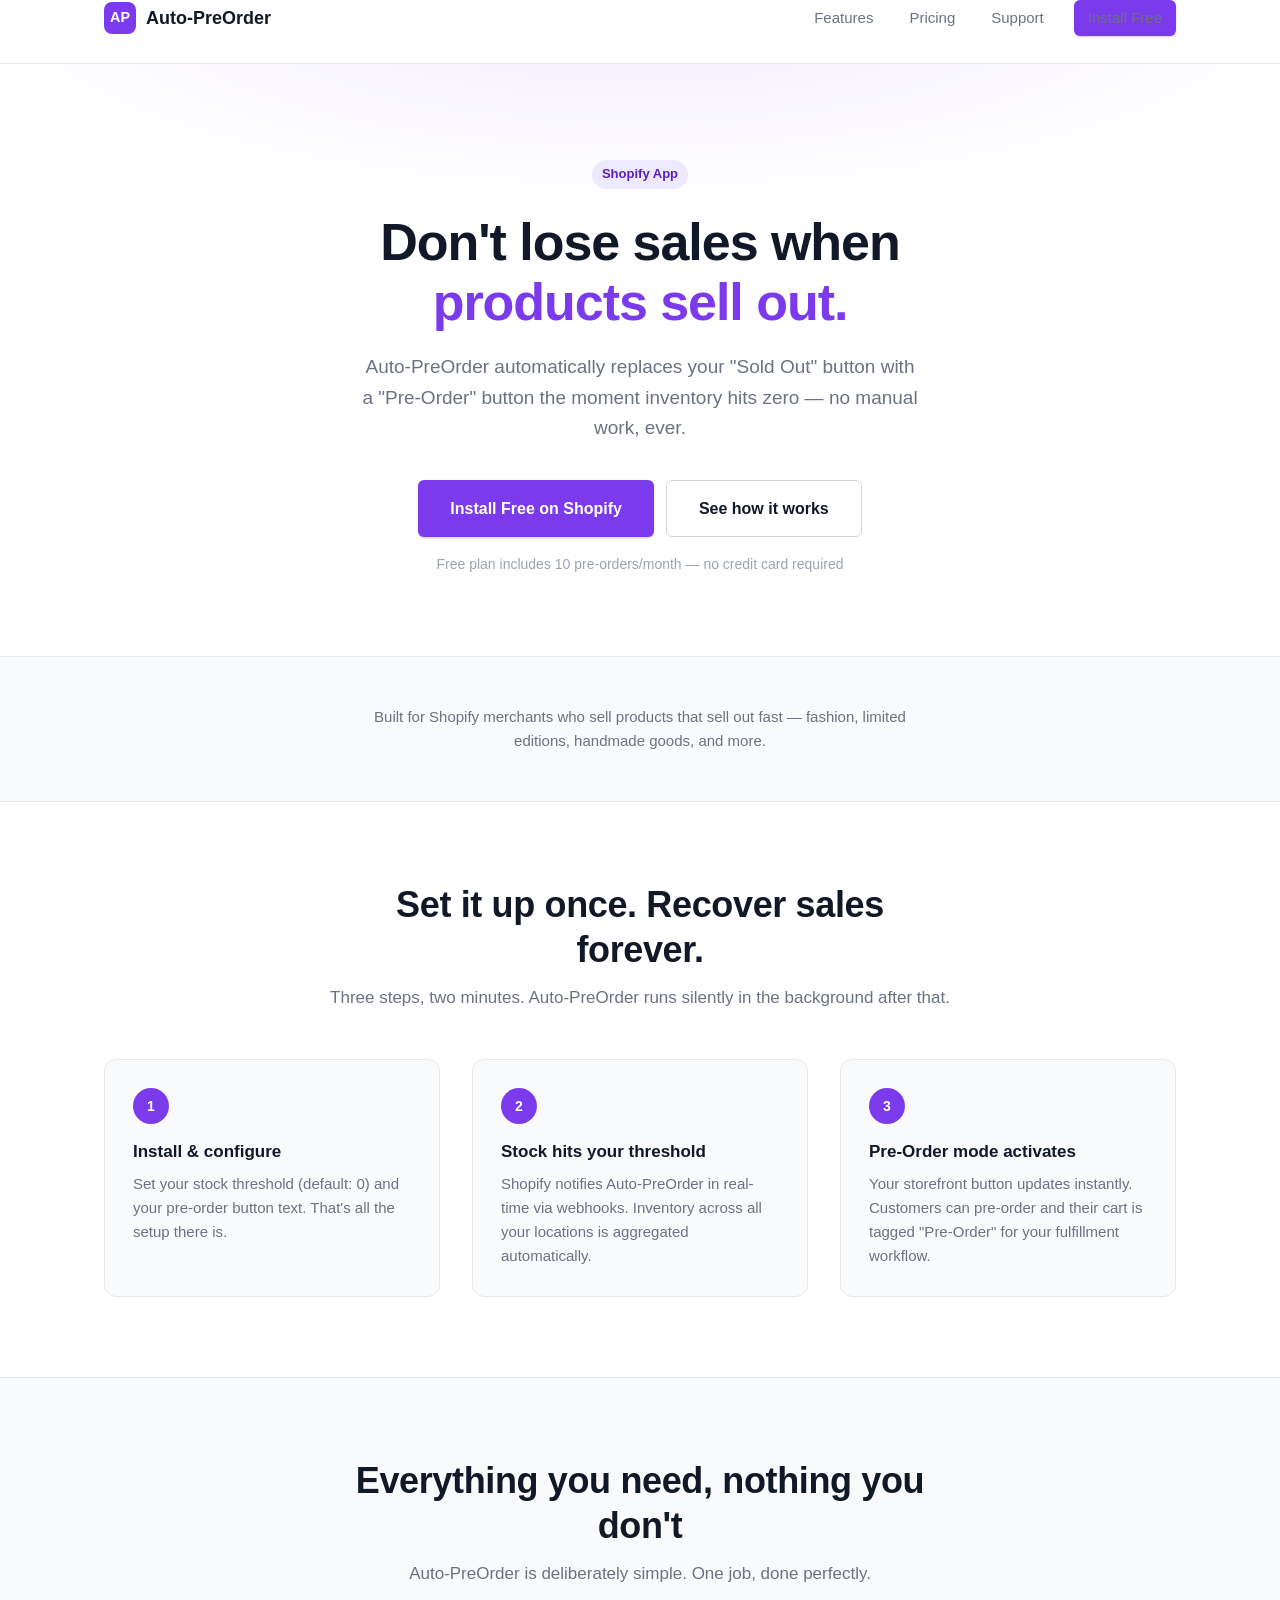
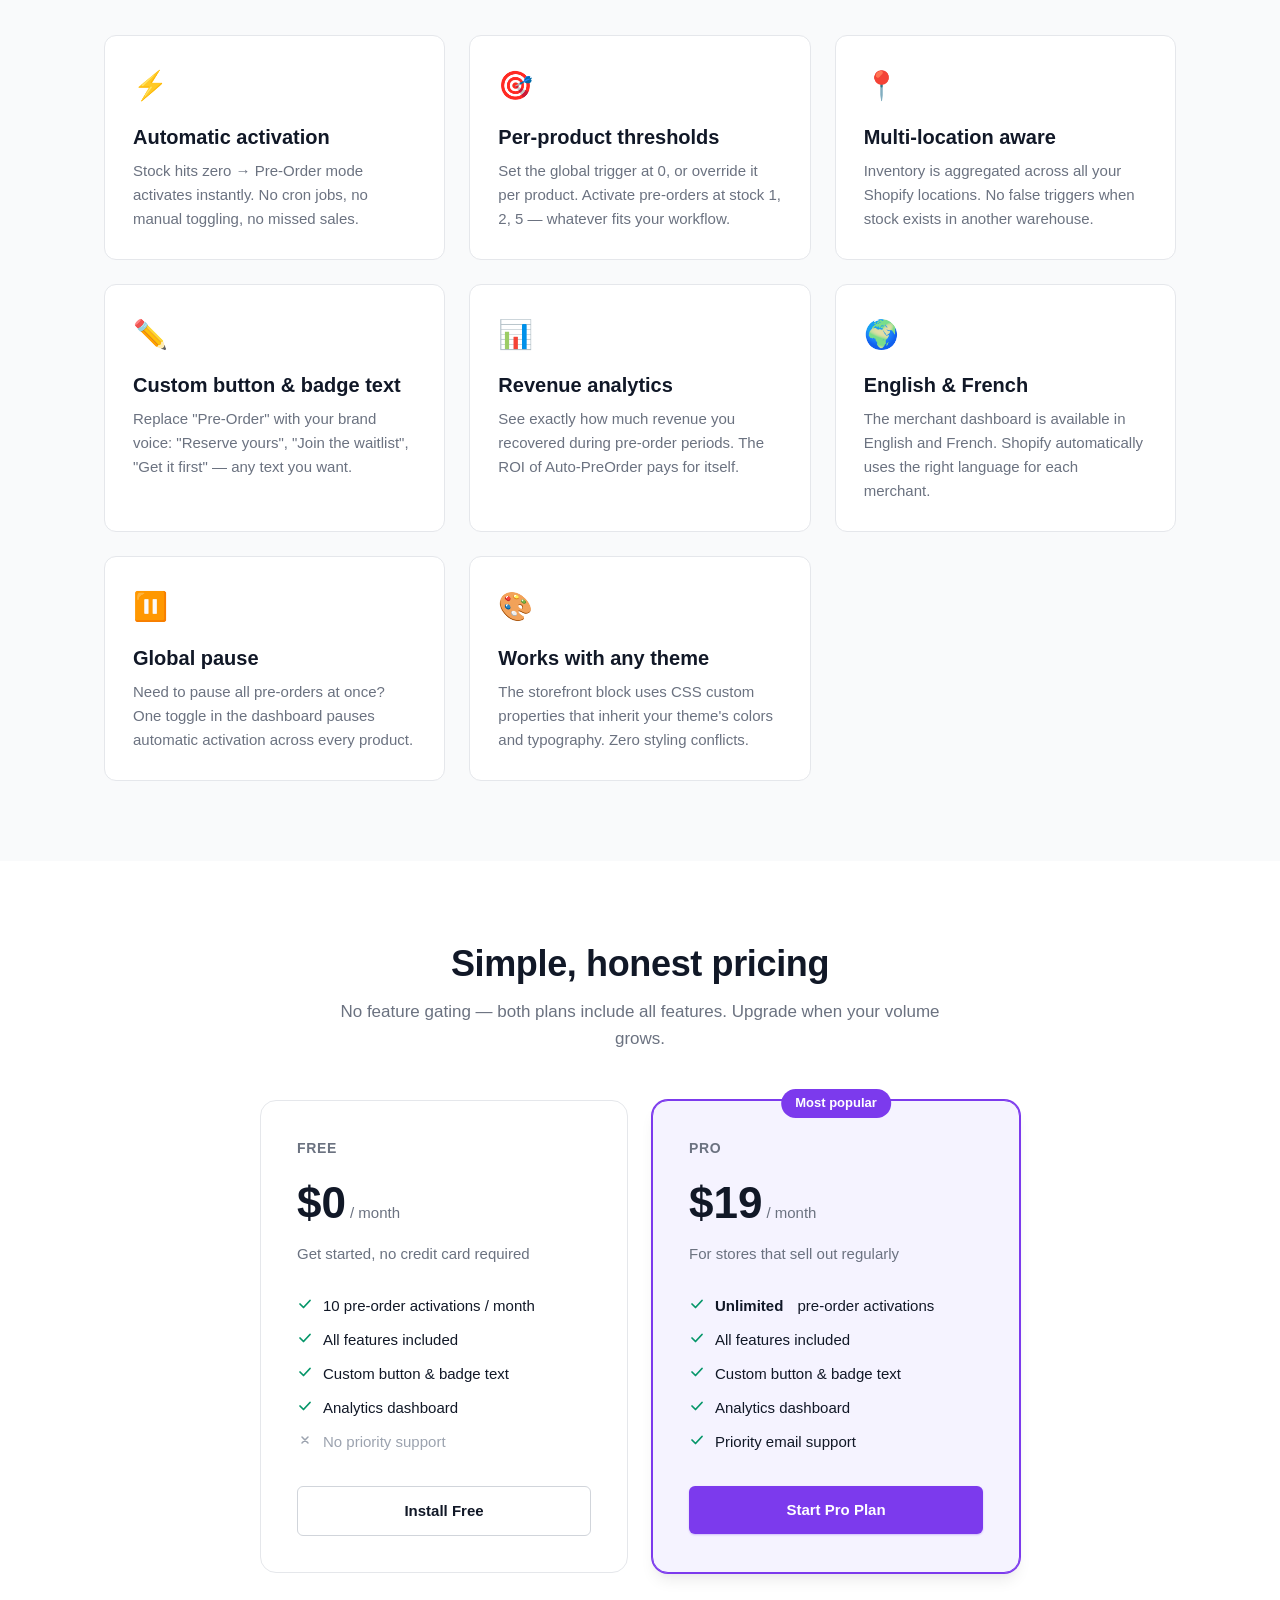
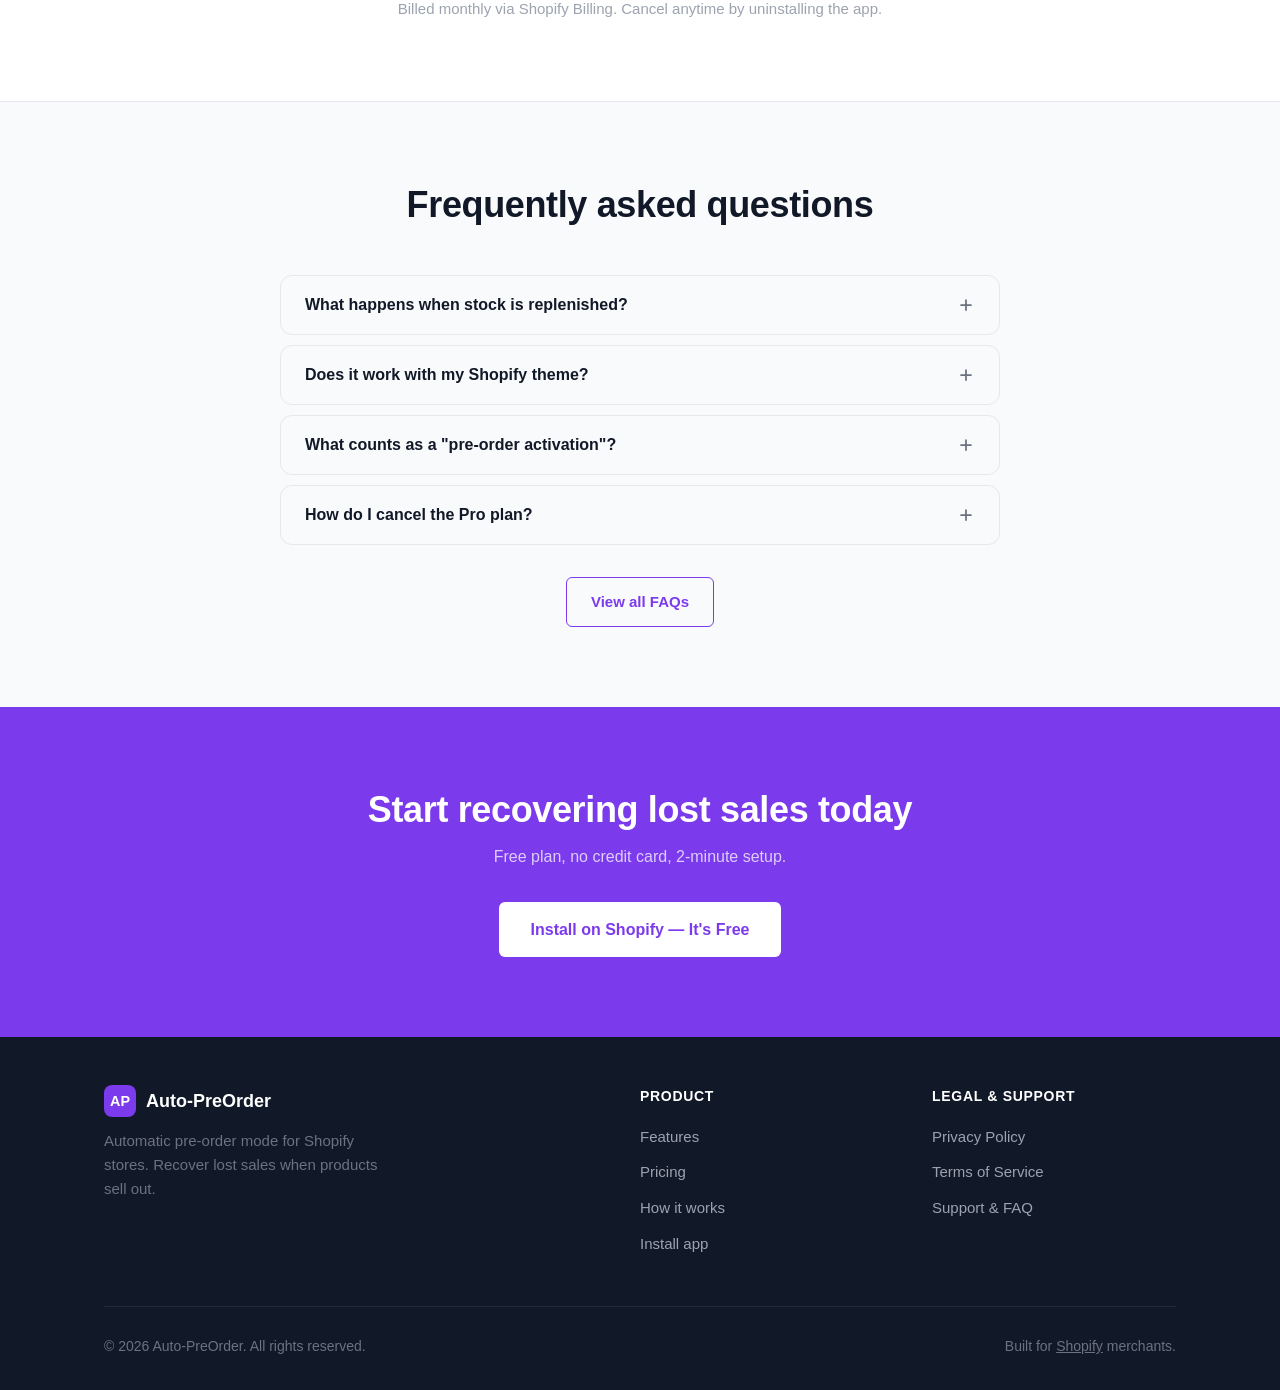
==== index.html @ ddf6e883 "Initial commit — Auto-PreOrder landing page Static site for Netlify deployment including: - Landing " ====
<!DOCTYPE html>
<html lang="en">
<head>
  <meta charset="UTF-8">
  <meta name="viewport" content="width=device-width, initial-scale=1.0">
  <title>Auto-PreOrder — Turn Sold-Out Into Pre-Order, Automatically</title>
  <meta name="description" content="Auto-PreOrder replaces your Sold Out button with a Pre-Order button the moment inventory hits zero. Set it up once, recover sales automatically. Free plan available.">
  <meta property="og:title" content="Auto-PreOrder — Turn Sold-Out Into Pre-Order, Automatically">
  <meta property="og:description" content="Recover lost sales automatically. Auto-PreOrder activates pre-order mode the moment your stock hits zero.">
  <meta property="og:type" content="website">
  <link rel="stylesheet" href="assets/style.css">
  <style>
    .check-icon { color: #059669; font-style: normal; }
    .x-icon     { color: #9CA3AF; font-style: normal; }
  </style>
</head>
<body>

<!-- Navigation -->
<nav class="nav">
  <div class="container">
    <div class="nav-inner">
      <a href="/" class="nav-logo">
        <div class="nav-logo-icon">AP</div>
        Auto-PreOrder
      </a>
      <div class="nav-links">
        <a href="#features">Features</a>
        <a href="#pricing">Pricing</a>
        <a href="support.html">Support</a>
        <a href="https://apps.shopify.com/auto-pre-order" class="btn btn-primary btn-sm nav-cta" target="_blank" rel="noopener">
          Install Free
        </a>
      </div>
    </div>
  </div>
</nav>

<!-- Hero -->
<section class="hero">
  <div class="container">
    <div class="hero-content">
      <div class="hero-eyebrow">
        <span class="badge badge-purple">Shopify App</span>
      </div>
      <h1>Don't lose sales when<br><span>products sell out.</span></h1>
      <p class="hero-sub">
        Auto-PreOrder automatically replaces your "Sold Out" button with a
        "Pre-Order" button the moment inventory hits zero — no manual work, ever.
      </p>
      <div class="hero-actions">
        <a href="https://apps.shopify.com/auto-pre-order" class="btn btn-primary btn-lg" target="_blank" rel="noopener">
          Install Free on Shopify
        </a>
        <a href="#how-it-works" class="btn btn-outline btn-lg">See how it works</a>
      </div>
      <p class="hero-note">Free plan includes 10 pre-orders/month &mdash; no credit card required</p>
    </div>
  </div>
</section>

<!-- Social proof strip -->
<section class="section-sm" style="background: var(--bg-subtle); border-top: 1px solid var(--border); border-bottom: 1px solid var(--border);">
  <div class="container">
    <p class="text-center" style="font-size: .9375rem; color: var(--text-muted); max-width: 540px; margin: 0 auto;">
      Built for Shopify merchants who sell products that sell out fast &mdash; fashion, limited editions, handmade goods, and more.
    </p>
  </div>
</section>

<!-- How it works -->
<section class="section" id="how-it-works">
  <div class="container">
    <div class="section-header">
      <h2>Set it up once. Recover sales forever.</h2>
      <p>Three steps, two minutes. Auto-PreOrder runs silently in the background after that.</p>
    </div>
    <div class="steps">
      <div class="step">
        <div class="step-num">1</div>
        <h3>Install &amp; configure</h3>
        <p>Set your stock threshold (default: 0) and your pre-order button text. That's all the setup there is.</p>
      </div>
      <div class="step">
        <div class="step-num">2</div>
        <h3>Stock hits your threshold</h3>
        <p>Shopify notifies Auto-PreOrder in real-time via webhooks. Inventory across all your locations is aggregated automatically.</p>
      </div>
      <div class="step">
        <div class="step-num">3</div>
        <h3>Pre-Order mode activates</h3>
        <p>Your storefront button updates instantly. Customers can pre-order and their cart is tagged "Pre-Order" for your fulfillment workflow.</p>
      </div>
    </div>
  </div>
</section>

<!-- Features -->
<section class="section" id="features" style="background: var(--bg-subtle); border-top: 1px solid var(--border);">
  <div class="container">
    <div class="section-header">
      <h2>Everything you need, nothing you don't</h2>
      <p>Auto-PreOrder is deliberately simple. One job, done perfectly.</p>
    </div>
    <div class="features-grid">
      <div class="feature-card">
        <div class="feature-icon">⚡</div>
        <h3>Automatic activation</h3>
        <p>Stock hits zero &rarr; Pre-Order mode activates instantly. No cron jobs, no manual toggling, no missed sales.</p>
      </div>
      <div class="feature-card">
        <div class="feature-icon">🎯</div>
        <h3>Per-product thresholds</h3>
        <p>Set the global trigger at 0, or override it per product. Activate pre-orders at stock 1, 2, 5 &mdash; whatever fits your workflow.</p>
      </div>
      <div class="feature-card">
        <div class="feature-icon">📍</div>
        <h3>Multi-location aware</h3>
        <p>Inventory is aggregated across all your Shopify locations. No false triggers when stock exists in another warehouse.</p>
      </div>
      <div class="feature-card">
        <div class="feature-icon">✏️</div>
        <h3>Custom button &amp; badge text</h3>
        <p>Replace "Pre-Order" with your brand voice: "Reserve yours", "Join the waitlist", "Get it first" — any text you want.</p>
      </div>
      <div class="feature-card">
        <div class="feature-icon">📊</div>
        <h3>Revenue analytics</h3>
        <p>See exactly how much revenue you recovered during pre-order periods. The ROI of Auto-PreOrder pays for itself.</p>
      </div>
      <div class="feature-card">
        <div class="feature-icon">🌍</div>
        <h3>English &amp; French</h3>
        <p>The merchant dashboard is available in English and French. Shopify automatically uses the right language for each merchant.</p>
      </div>
      <div class="feature-card">
        <div class="feature-icon">⏸️</div>
        <h3>Global pause</h3>
        <p>Need to pause all pre-orders at once? One toggle in the dashboard pauses automatic activation across every product.</p>
      </div>
      <div class="feature-card">
        <div class="feature-icon">🎨</div>
        <h3>Works with any theme</h3>
        <p>The storefront block uses CSS custom properties that inherit your theme's colors and typography. Zero styling conflicts.</p>
      </div>
    </div>
  </div>
</section>

<!-- Pricing -->
<section class="section" id="pricing">
  <div class="container">
    <div class="section-header">
      <h2>Simple, honest pricing</h2>
      <p>No feature gating &mdash; both plans include all features. Upgrade when your volume grows.</p>
    </div>
    <div class="pricing-grid">

      <!-- Free -->
      <div class="pricing-card">
        <div class="pricing-plan">Free</div>
        <div class="pricing-price">
          <strong>$0</strong>
          <span>/ month</span>
        </div>
        <p class="pricing-tagline">Get started, no credit card required</p>
        <ul class="pricing-features">
          <li class="pricing-feature">
            <svg width="16" height="16" viewBox="0 0 16 16" fill="none"><path d="M3 8l3.5 3.5L13 4.5" stroke="#059669" stroke-width="1.75" stroke-linecap="round" stroke-linejoin="round"/></svg>
            10 pre-order activations / month
          </li>
          <li class="pricing-feature">
            <svg width="16" height="16" viewBox="0 0 16 16" fill="none"><path d="M3 8l3.5 3.5L13 4.5" stroke="#059669" stroke-width="1.75" stroke-linecap="round" stroke-linejoin="round"/></svg>
            All features included
          </li>
          <li class="pricing-feature">
            <svg width="16" height="16" viewBox="0 0 16 16" fill="none"><path d="M3 8l3.5 3.5L13 4.5" stroke="#059669" stroke-width="1.75" stroke-linecap="round" stroke-linejoin="round"/></svg>
            Custom button &amp; badge text
          </li>
          <li class="pricing-feature">
            <svg width="16" height="16" viewBox="0 0 16 16" fill="none"><path d="M3 8l3.5 3.5L13 4.5" stroke="#059669" stroke-width="1.75" stroke-linecap="round" stroke-linejoin="round"/></svg>
            Analytics dashboard
          </li>
          <li class="pricing-feature muted">
            <svg width="16" height="16" viewBox="0 0 16 16" fill="none"><path d="M5 5l6 6M11 5l-6 6" stroke="#9CA3AF" stroke-width="1.5" stroke-linecap="round"/></svg>
            No priority support
          </li>
        </ul>
        <a href="https://apps.shopify.com/auto-pre-order" class="btn btn-outline pricing-cta" target="_blank" rel="noopener">
          Install Free
        </a>
      </div>

      <!-- Pro -->
      <div class="pricing-card featured">
        <div class="pricing-badge">Most popular</div>
        <div class="pricing-plan">Pro</div>
        <div class="pricing-price">
          <strong>$19</strong>
          <span>/ month</span>
        </div>
        <p class="pricing-tagline">For stores that sell out regularly</p>
        <ul class="pricing-features">
          <li class="pricing-feature">
            <svg width="16" height="16" viewBox="0 0 16 16" fill="none"><path d="M3 8l3.5 3.5L13 4.5" stroke="#059669" stroke-width="1.75" stroke-linecap="round" stroke-linejoin="round"/></svg>
            <strong>Unlimited</strong>&nbsp;pre-order activations
          </li>
          <li class="pricing-feature">
            <svg width="16" height="16" viewBox="0 0 16 16" fill="none"><path d="M3 8l3.5 3.5L13 4.5" stroke="#059669" stroke-width="1.75" stroke-linecap="round" stroke-linejoin="round"/></svg>
            All features included
          </li>
          <li class="pricing-feature">
            <svg width="16" height="16" viewBox="0 0 16 16" fill="none"><path d="M3 8l3.5 3.5L13 4.5" stroke="#059669" stroke-width="1.75" stroke-linecap="round" stroke-linejoin="round"/></svg>
            Custom button &amp; badge text
          </li>
          <li class="pricing-feature">
            <svg width="16" height="16" viewBox="0 0 16 16" fill="none"><path d="M3 8l3.5 3.5L13 4.5" stroke="#059669" stroke-width="1.75" stroke-linecap="round" stroke-linejoin="round"/></svg>
            Analytics dashboard
          </li>
          <li class="pricing-feature">
            <svg width="16" height="16" viewBox="0 0 16 16" fill="none"><path d="M3 8l3.5 3.5L13 4.5" stroke="#059669" stroke-width="1.75" stroke-linecap="round" stroke-linejoin="round"/></svg>
            Priority email support
          </li>
        </ul>
        <a href="https://apps.shopify.com/auto-pre-order" class="btn btn-primary pricing-cta" target="_blank" rel="noopener">
          Start Pro Plan
        </a>
      </div>

    </div>
    <p class="text-center" style="margin-top: 24px; font-size: .9375rem; color: var(--text-subtle);">
      Billed monthly via Shopify Billing. Cancel anytime by uninstalling the app.
    </p>
  </div>
</section>

<!-- FAQ teaser -->
<section class="section" style="background: var(--bg-subtle); border-top: 1px solid var(--border);">
  <div class="container">
    <div class="section-header">
      <h2>Frequently asked questions</h2>
    </div>
    <div class="faq-list">
      <div class="faq-item">
        <button class="faq-q" aria-expanded="false">
          What happens when stock is replenished?
          <svg width="18" height="18" viewBox="0 0 18 18" fill="none"><path d="M9 4v10M4 9h10" stroke="currentColor" stroke-width="1.75" stroke-linecap="round"/></svg>
        </button>
        <div class="faq-a">
          <p>When stock rises back above your threshold, Auto-PreOrder automatically deactivates pre-order mode and restores the normal "Add to Cart" button. Everything reverts cleanly, with no manual action required.</p>
        </div>
      </div>
      <div class="faq-item">
        <button class="faq-q" aria-expanded="false">
          Does it work with my Shopify theme?
          <svg width="18" height="18" viewBox="0 0 18 18" fill="none"><path d="M9 4v10M4 9h10" stroke="currentColor" stroke-width="1.75" stroke-linecap="round"/></svg>
        </button>
        <div class="faq-a">
          <p>Auto-PreOrder works with all Shopify themes that support Online Store 2.0 (App Blocks). The storefront widget uses your theme's own CSS variables for colors and typography, so it always looks native. Legacy OS 1.0 themes are not supported.</p>
        </div>
      </div>
      <div class="faq-item">
        <button class="faq-q" aria-expanded="false">
          What counts as a "pre-order activation"?
          <svg width="18" height="18" viewBox="0 0 18 18" fill="none"><path d="M9 4v10M4 9h10" stroke="currentColor" stroke-width="1.75" stroke-linecap="round"/></svg>
        </button>
        <div class="faq-a">
          <p>One activation = one product entering pre-order mode. If the same product exits and re-enters pre-order mode in the same month, it counts as a new activation. The quota resets on the 1st of each month.</p>
        </div>
      </div>
      <div class="faq-item">
        <button class="faq-q" aria-expanded="false">
          How do I cancel the Pro plan?
          <svg width="18" height="18" viewBox="0 0 18 18" fill="none"><path d="M9 4v10M4 9h10" stroke="currentColor" stroke-width="1.75" stroke-linecap="round"/></svg>
        </button>
        <div class="faq-a">
          <p>Uninstall the app from your Shopify admin. Shopify automatically stops billing at that point. You won't be charged for any unused portion of the month beyond Shopify's standard billing cycle.</p>
        </div>
      </div>
    </div>
    <p class="text-center" style="margin-top: 32px;">
      <a href="support.html" class="btn btn-secondary">View all FAQs</a>
    </p>
  </div>
</section>

<!-- CTA -->
<section class="section" style="background: var(--primary); color: white;">
  <div class="container">
    <div style="text-align: center; max-width: 560px; margin: 0 auto;">
      <h2 style="color: white; margin-bottom: 12px;">Start recovering lost sales today</h2>
      <p style="color: rgba(255,255,255,.75); margin-bottom: 32px;">Free plan, no credit card, 2-minute setup.</p>
      <a href="https://apps.shopify.com/auto-pre-order" class="btn btn-lg" style="background: white; color: var(--primary); font-weight: 700;" target="_blank" rel="noopener">
        Install on Shopify — It's Free
      </a>
    </div>
  </div>
</section>

<!-- Footer -->
<footer class="footer">
  <div class="container">
    <div class="footer-grid">
      <div class="footer-brand">
        <a href="/" class="nav-logo">
          <div class="nav-logo-icon">AP</div>
          Auto-PreOrder
        </a>
        <p>Automatic pre-order mode for Shopify stores. Recover lost sales when products sell out.</p>
      </div>
      <div class="footer-col">
        <h4>Product</h4>
        <ul>
          <li><a href="#features">Features</a></li>
          <li><a href="#pricing">Pricing</a></li>
          <li><a href="#how-it-works">How it works</a></li>
          <li><a href="https://apps.shopify.com/auto-pre-order" target="_blank" rel="noopener">Install app</a></li>
        </ul>
      </div>
      <div class="footer-col">
        <h4>Legal &amp; Support</h4>
        <ul>
          <li><a href="privacy.html">Privacy Policy</a></li>
          <li><a href="terms.html">Terms of Service</a></li>
          <li><a href="support.html">Support &amp; FAQ</a></li>
        </ul>
      </div>
    </div>
    <div class="footer-bottom">
      <p>&copy; 2026 Auto-PreOrder. All rights reserved.</p>
      <p>Built for <a href="https://shopify.com" target="_blank" rel="noopener" style="color: #6B7280; text-decoration: underline;">Shopify</a> merchants.</p>
    </div>
  </div>
</footer>

<script>
  document.querySelectorAll('.faq-q').forEach(btn => {
    btn.addEventListener('click', () => {
      const item = btn.closest('.faq-item');
      const isOpen = item.classList.contains('open');
      document.querySelectorAll('.faq-item.open').forEach(el => {
        el.classList.remove('open');
        el.querySelector('.faq-q').setAttribute('aria-expanded', 'false');
      });
      if (!isOpen) {
        item.classList.add('open');
        btn.setAttribute('aria-expanded', 'true');
      }
    });
  });
</script>

</body>
</html>
---- assets/style.css ----
/* ── Variables ─────────────────────────────────────────────────────────── */
:root {
  --primary:        #7C3AED;
  --primary-dark:   #5B21B6;
  --primary-light:  #EDE9FE;
  --primary-faint:  #F5F3FF;
  --accent:         #059669;
  --accent-light:   #D1FAE5;
  --danger:         #DC2626;
  --text:           #111827;
  --text-muted:     #6B7280;
  --text-subtle:    #9CA3AF;
  --border:         #E5E7EB;
  --border-strong:  #D1D5DB;
  --bg:             #FFFFFF;
  --bg-subtle:      #F9FAFB;
  --bg-dark:        #111827;
  --radius-sm:      6px;
  --radius:         12px;
  --radius-lg:      16px;
  --shadow:         0 1px 3px rgba(0,0,0,.08), 0 1px 2px rgba(0,0,0,.04);
  --shadow-md:      0 4px 6px -1px rgba(0,0,0,.07), 0 2px 4px -1px rgba(0,0,0,.04);
  --shadow-lg:      0 10px 15px -3px rgba(0,0,0,.08), 0 4px 6px -2px rgba(0,0,0,.03);
  --font:           -apple-system, BlinkMacSystemFont, 'Segoe UI', Roboto, sans-serif;
  --font-mono:      ui-monospace, 'Cascadia Code', monospace;
  --max-w:          1120px;
  --nav-h:          64px;
}

/* ── Reset ─────────────────────────────────────────────────────────────── */
*, *::before, *::after { box-sizing: border-box; margin: 0; padding: 0; }
html { scroll-behavior: smooth; }
body {
  font-family: var(--font);
  font-size: 16px;
  line-height: 1.6;
  color: var(--text);
  background: var(--bg);
  -webkit-font-smoothing: antialiased;
}
img { max-width: 100%; display: block; }
a { color: inherit; text-decoration: none; }
ul { list-style: none; }

/* ── Typography ────────────────────────────────────────────────────────── */
h1 { font-size: clamp(2rem, 4.5vw, 3.25rem); font-weight: 800; line-height: 1.15; letter-spacing: -.02em; }
h2 { font-size: clamp(1.5rem, 3vw, 2.25rem); font-weight: 700; line-height: 1.25; letter-spacing: -.01em; }
h3 { font-size: 1.25rem; font-weight: 600; line-height: 1.4; }
h4 { font-size: 1rem;    font-weight: 600; }
p  { color: var(--text-muted); }
.text-center { text-align: center; }

/* ── Layout ────────────────────────────────────────────────────────────── */
.container { width: 100%; max-width: var(--max-w); margin: 0 auto; padding: 0 24px; }
.section    { padding: 80px 0; }
.section-sm { padding: 48px 0; }

/* ── Buttons ───────────────────────────────────────────────────────────── */
.btn {
  display: inline-flex; align-items: center; justify-content: center; gap: 8px;
  padding: 12px 24px; border-radius: var(--radius-sm); font-size: .9375rem;
  font-weight: 600; cursor: pointer; border: none; transition: all .15s ease;
  white-space: nowrap; text-decoration: none;
}
.btn-primary {
  background: var(--primary); color: #fff;
  box-shadow: 0 1px 2px rgba(124,58,237,.3);
}
.btn-primary:hover { background: var(--primary-dark); transform: translateY(-1px); box-shadow: 0 4px 12px rgba(124,58,237,.35); }
.btn-secondary {
  background: transparent; color: var(--primary);
  border: 1.5px solid var(--primary);
}
.btn-secondary:hover { background: var(--primary-faint); }
.btn-outline {
  background: transparent; color: var(--text);
  border: 1.5px solid var(--border-strong);
}
.btn-outline:hover { border-color: var(--primary); color: var(--primary); }
.btn-lg { padding: 15px 32px; font-size: 1rem; border-radius: var(--radius-sm); }
.btn-sm { padding: 8px 16px; font-size: .875rem; }

/* ── Badges ────────────────────────────────────────────────────────────── */
.badge {
  display: inline-flex; align-items: center; gap: 5px;
  padding: 4px 10px; border-radius: 999px; font-size: .8125rem; font-weight: 600;
}
.badge-purple { background: var(--primary-light); color: var(--primary-dark); }
.badge-green  { background: var(--accent-light);  color: var(--accent); }

/* ── Navigation ────────────────────────────────────────────────────────── */
.nav {
  position: sticky; top: 0; z-index: 100;
  height: var(--nav-h); background: rgba(255,255,255,.92);
  backdrop-filter: blur(12px); border-bottom: 1px solid var(--border);
}
.nav-inner {
  height: 100%; display: flex; align-items: center; justify-content: space-between;
}
.nav-logo {
  display: flex; align-items: center; gap: 10px;
  font-size: 1.125rem; font-weight: 700; color: var(--text);
}
.nav-logo-icon {
  width: 32px; height: 32px; border-radius: 8px;
  background: var(--primary); display: flex; align-items: center; justify-content: center;
  color: white; font-size: .9rem; font-weight: 800;
}
.nav-links {
  display: flex; align-items: center; gap: 8px;
}
.nav-links a {
  padding: 6px 14px; border-radius: var(--radius-sm);
  font-size: .9375rem; font-weight: 500; color: var(--text-muted);
  transition: color .15s, background .15s;
}
.nav-links a:hover { color: var(--text); background: var(--bg-subtle); }
.nav-cta { margin-left: 8px; }

/* ── Hero ──────────────────────────────────────────────────────────────── */
.hero {
  padding: 96px 0 80px;
  background: radial-gradient(ellipse 80% 50% at 50% -10%, rgba(124,58,237,.09) 0%, transparent 70%);
}
.hero-content { max-width: 760px; margin: 0 auto; text-align: center; }
.hero-eyebrow { margin-bottom: 24px; }
.hero h1 { margin-bottom: 20px; }
.hero h1 span { color: var(--primary); }
.hero-sub {
  font-size: 1.1875rem; color: var(--text-muted);
  max-width: 560px; margin: 0 auto 36px;
}
.hero-actions { display: flex; gap: 12px; justify-content: center; flex-wrap: wrap; }
.hero-note { margin-top: 16px; font-size: .875rem; color: var(--text-subtle); }

/* ── How it works ──────────────────────────────────────────────────────── */
.steps { display: grid; grid-template-columns: repeat(auto-fit, minmax(260px, 1fr)); gap: 32px; margin-top: 48px; }
.step {
  padding: 28px; border-radius: var(--radius); background: var(--bg-subtle);
  border: 1px solid var(--border); position: relative;
}
.step-num {
  width: 36px; height: 36px; border-radius: 50%;
  background: var(--primary); color: white;
  display: flex; align-items: center; justify-content: center;
  font-size: .875rem; font-weight: 700; margin-bottom: 16px;
}
.step h3 { margin-bottom: 8px; font-size: 1.0625rem; }
.step p  { font-size: .9375rem; }

/* ── Features ──────────────────────────────────────────────────────────── */
.features-grid { display: grid; grid-template-columns: repeat(auto-fit, minmax(300px, 1fr)); gap: 24px; margin-top: 48px; }
.feature-card {
  padding: 28px; border-radius: var(--radius);
  border: 1px solid var(--border); background: var(--bg);
  transition: box-shadow .2s, transform .2s;
}
.feature-card:hover { box-shadow: var(--shadow-md); transform: translateY(-2px); }
.feature-icon { font-size: 1.75rem; margin-bottom: 14px; }
.feature-card h3 { margin-bottom: 8px; }
.feature-card p  { font-size: .9375rem; }

/* ── Pricing ───────────────────────────────────────────────────────────── */
.pricing-grid { display: grid; grid-template-columns: repeat(auto-fit, minmax(300px, 1fr)); gap: 24px; margin-top: 48px; max-width: 760px; margin-left: auto; margin-right: auto; }
.pricing-card {
  border-radius: var(--radius-lg); padding: 36px; border: 1px solid var(--border);
  background: var(--bg); position: relative;
}
.pricing-card.featured {
  border-color: var(--primary); background: var(--primary-faint);
  box-shadow: 0 0 0 1px var(--primary), var(--shadow-lg);
}
.pricing-badge {
  position: absolute; top: -12px; left: 50%; transform: translateX(-50%);
  background: var(--primary); color: white;
  padding: 4px 14px; border-radius: 999px; font-size: .8125rem; font-weight: 600;
  white-space: nowrap;
}
.pricing-plan { font-size: .875rem; font-weight: 600; text-transform: uppercase; letter-spacing: .05em; color: var(--text-muted); margin-bottom: 8px; }
.pricing-price { display: flex; align-items: baseline; gap: 4px; margin-bottom: 4px; }
.pricing-price strong { font-size: 2.75rem; font-weight: 800; color: var(--text); }
.pricing-price span { font-size: .9375rem; color: var(--text-muted); }
.pricing-tagline { font-size: .9375rem; color: var(--text-muted); margin-bottom: 28px; }
.pricing-features { display: flex; flex-direction: column; gap: 10px; margin-bottom: 32px; }
.pricing-feature { display: flex; align-items: flex-start; gap: 10px; font-size: .9375rem; color: var(--text); }
.pricing-feature svg { flex-shrink: 0; margin-top: 2px; }
.pricing-feature.muted { color: var(--text-subtle); }
.pricing-cta { width: 100%; }

/* ── Section header ────────────────────────────────────────────────────── */
.section-header { max-width: 620px; margin: 0 auto; text-align: center; }
.section-header p { margin-top: 12px; font-size: 1.0625rem; }

/* ── FAQ (support + index) ─────────────────────────────────────────────── */
.faq-list { max-width: 720px; margin: 0 auto; margin-top: 48px; }
.faq-item {
  border: 1px solid var(--border); border-radius: var(--radius);
  margin-bottom: 10px; overflow: hidden;
}
.faq-q {
  width: 100%; display: flex; justify-content: space-between; align-items: center;
  padding: 20px 24px; background: none; border: none; cursor: pointer;
  font-family: var(--font); font-size: 1rem; font-weight: 600; color: var(--text);
  text-align: left; gap: 12px; transition: background .15s;
}
.faq-q:hover { background: var(--bg-subtle); }
.faq-q svg { flex-shrink: 0; transition: transform .2s; color: var(--text-muted); }
.faq-item.open .faq-q svg { transform: rotate(45deg); }
.faq-a { display: none; padding: 0 24px 20px; }
.faq-item.open .faq-a { display: block; }
.faq-a p { font-size: .9375rem; }
.faq-a a { color: var(--primary); text-decoration: underline; text-underline-offset: 2px; }

/* ── Legal pages ───────────────────────────────────────────────────────── */
.legal-hero { padding: 64px 0 40px; border-bottom: 1px solid var(--border); }
.legal-hero h1 { font-size: clamp(1.75rem, 3.5vw, 2.5rem); }
.legal-meta { margin-top: 8px; font-size: .9375rem; color: var(--text-muted); }
.legal-body { padding: 56px 0; }
.legal-content { max-width: 760px; }
.legal-content h2 { margin-top: 48px; margin-bottom: 16px; font-size: 1.375rem; padding-bottom: 8px; border-bottom: 1px solid var(--border); }
.legal-content h3 { margin-top: 28px; margin-bottom: 8px; font-size: 1.0625rem; }
.legal-content p  { margin-bottom: 16px; font-size: .9375rem; line-height: 1.7; color: var(--text); }
.legal-content ul { margin: 12px 0 16px 0; padding-left: 0; }
.legal-content ul li { padding: 4px 0 4px 22px; position: relative; font-size: .9375rem; line-height: 1.6; color: var(--text); }
.legal-content ul li::before { content: '–'; position: absolute; left: 6px; color: var(--text-muted); }
.legal-content a { color: var(--primary); text-decoration: underline; text-underline-offset: 2px; }
.legal-content table { width: 100%; border-collapse: collapse; margin: 20px 0; font-size: .9375rem; }
.legal-content table th { text-align: left; padding: 10px 14px; background: var(--bg-subtle); font-weight: 600; border-bottom: 1px solid var(--border); }
.legal-content table td { padding: 10px 14px; border-bottom: 1px solid var(--border); vertical-align: top; }
.legal-content .notice {
  background: var(--primary-faint); border-left: 3px solid var(--primary);
  padding: 16px 20px; border-radius: 0 var(--radius-sm) var(--radius-sm) 0;
  margin: 24px 0;
}
.legal-content .notice p { margin: 0; color: var(--primary-dark); font-size: .9375rem; }

/* ── Support page ──────────────────────────────────────────────────────── */
.contact-card {
  background: var(--primary-faint); border: 1px solid var(--primary-light);
  border-radius: var(--radius-lg); padding: 40px; text-align: center; max-width: 520px; margin: 0 auto;
}
.contact-card h3 { color: var(--text); margin-bottom: 10px; }
.contact-card p  { color: var(--text-muted); margin-bottom: 20px; }
.contact-card a  { color: var(--primary); font-weight: 600; font-size: 1.0625rem; }

/* ── Footer ────────────────────────────────────────────────────────────── */
.footer {
  background: var(--bg-dark); color: #9CA3AF;
  padding: 48px 0 32px;
}
.footer-grid {
  display: grid; grid-template-columns: 2fr 1fr 1fr; gap: 48px;
  padding-bottom: 40px; border-bottom: 1px solid rgba(255,255,255,.08);
}
.footer-brand .nav-logo { color: white; margin-bottom: 12px; }
.footer-brand p { font-size: .9375rem; max-width: 280px; line-height: 1.6; }
.footer-col h4 { color: white; font-size: .875rem; font-weight: 600; margin-bottom: 16px; text-transform: uppercase; letter-spacing: .05em; }
.footer-col ul li { margin-bottom: 10px; }
.footer-col ul li a { font-size: .9375rem; transition: color .15s; }
.footer-col ul li a:hover { color: white; }
.footer-bottom {
  display: flex; justify-content: space-between; align-items: center;
  padding-top: 28px; flex-wrap: wrap; gap: 12px;
}
.footer-bottom p { font-size: .875rem; }

/* ── Divider ───────────────────────────────────────────────────────────── */
.divider { border: none; border-top: 1px solid var(--border); }

/* ── Responsive ────────────────────────────────────────────────────────── */
@media (max-width: 768px) {
  .section    { padding: 56px 0; }
  .hero       { padding: 64px 0 56px; }
  .nav-links a:not(.btn)   { display: none; }
  .footer-grid { grid-template-columns: 1fr 1fr; }
  .footer-brand { grid-column: 1 / -1; }
}
@media (max-width: 480px) {
  .footer-grid { grid-template-columns: 1fr; }
  .hero-actions { flex-direction: column; align-items: center; }
  .btn-lg { width: 100%; max-width: 320px; }
}
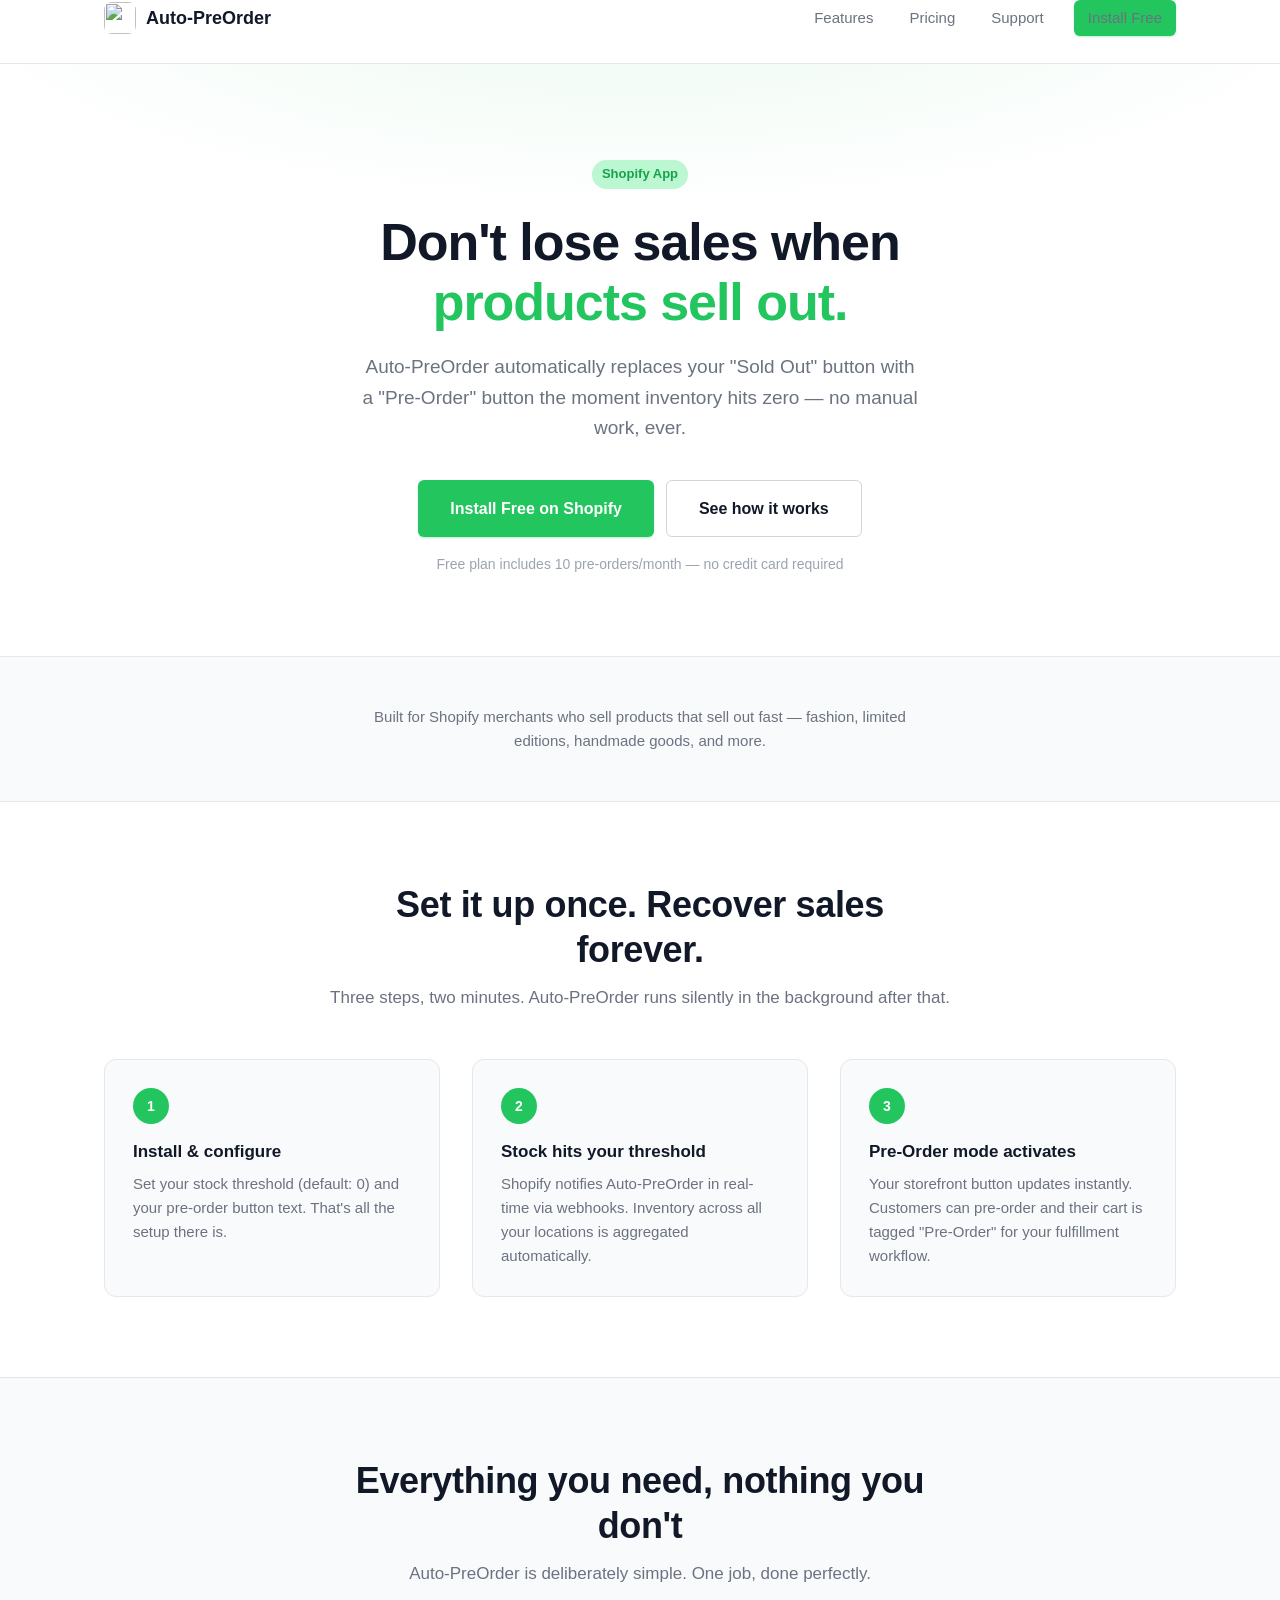
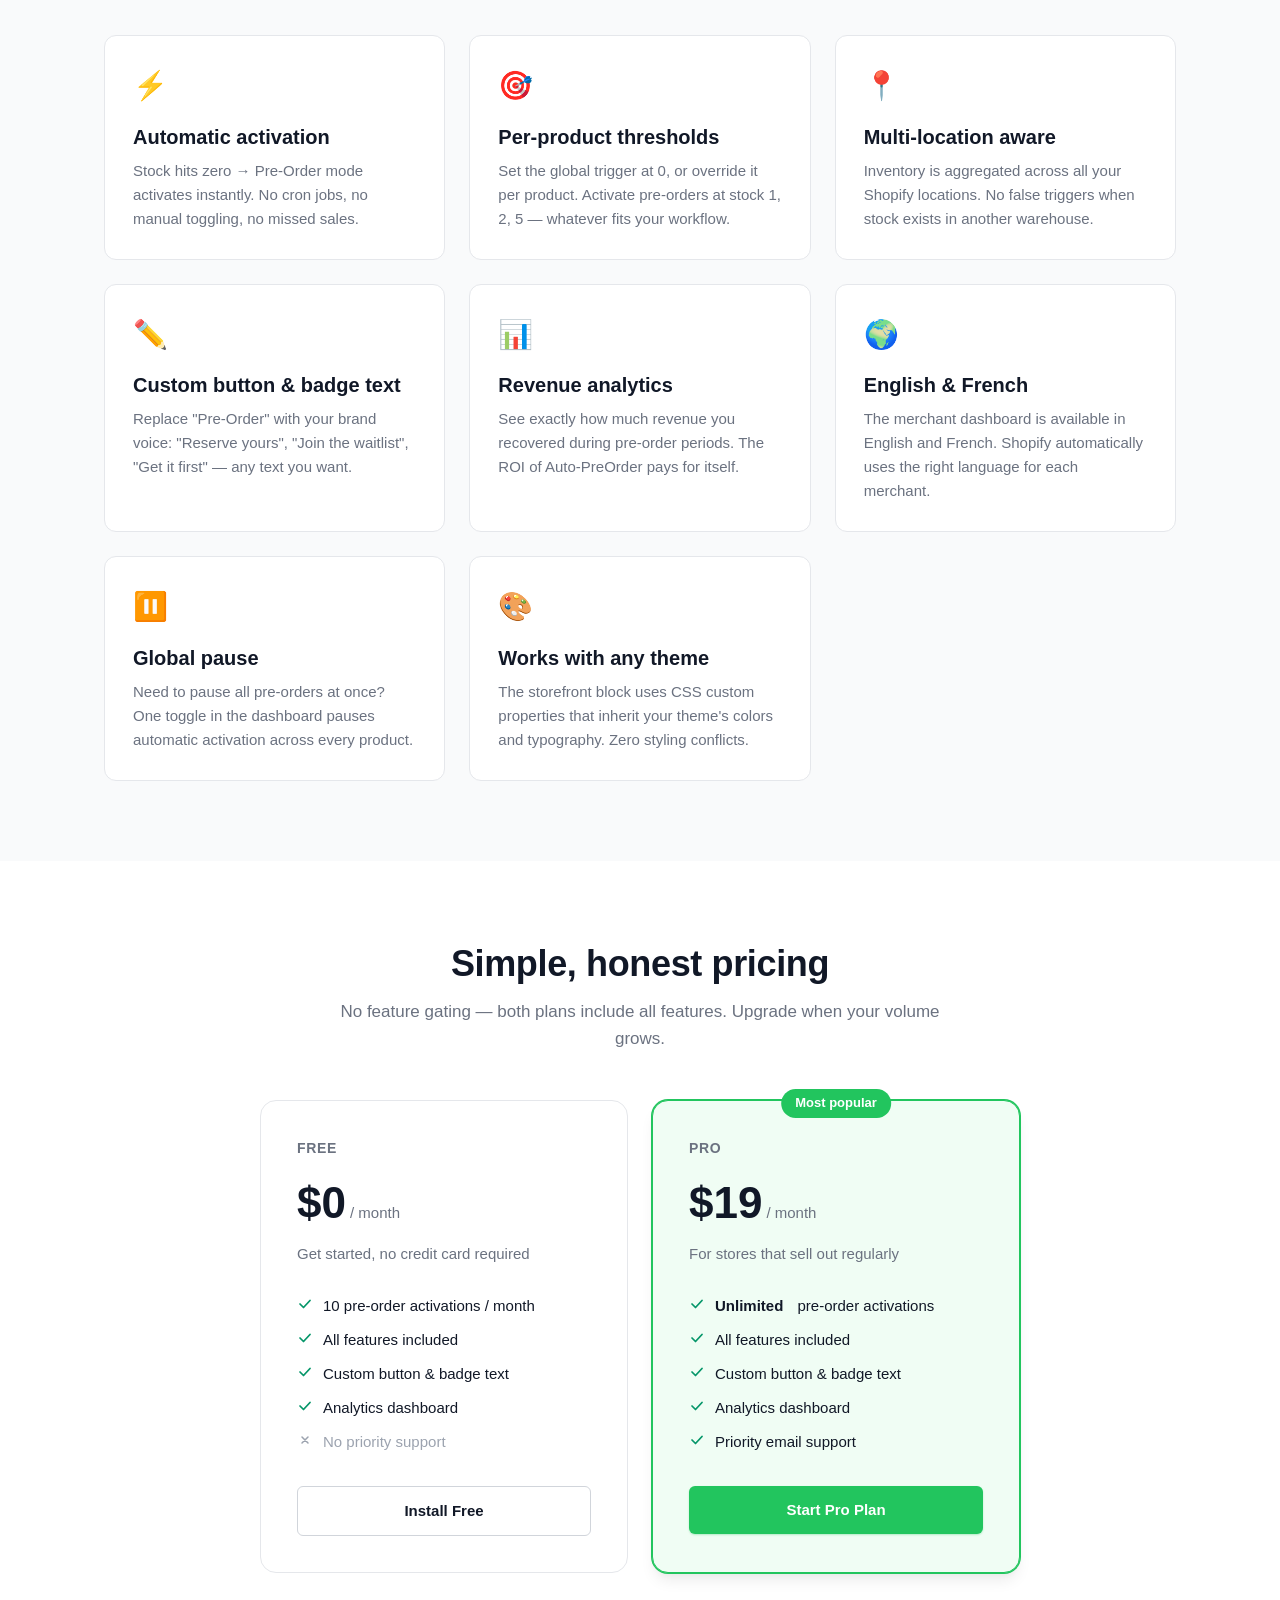
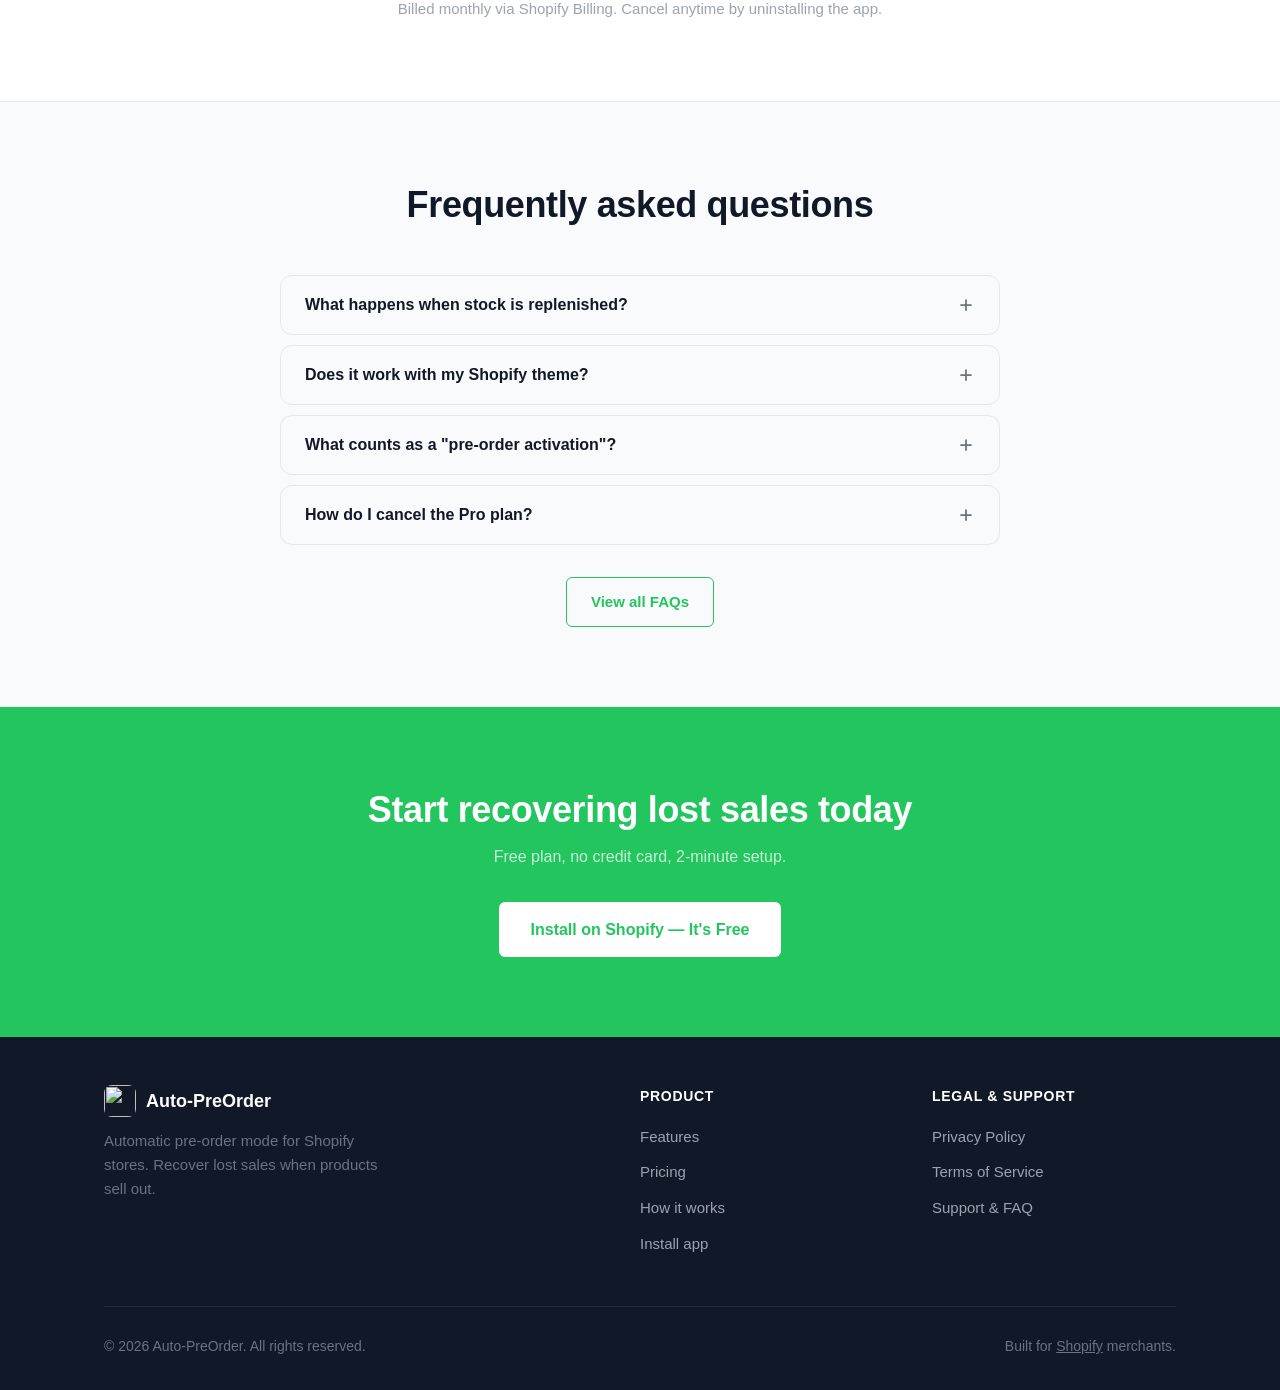
==== commit a48686ea: "Switch theme to green + integrate logo image - CSS variables: purple (#7C3AED) → green (#22C55E / #1" ====
--- a/index.html
+++ b/index.html
@@ -21,7 +21,7 @@
   <div class="container">
     <div class="nav-inner">
       <a href="/" class="nav-logo">
-        <div class="nav-logo-icon">AP</div>
+        <img src="assets/logo.png" alt="" width="32" height="32" class="nav-logo-img">
         Auto-PreOrder
       </a>
       <div class="nav-links">
@@ -303,7 +303,7 @@
     <div class="footer-grid">
       <div class="footer-brand">
         <a href="/" class="nav-logo">
-          <div class="nav-logo-icon">AP</div>
+          <img src="assets/logo.png" alt="" width="32" height="32" class="nav-logo-img">
           Auto-PreOrder
         </a>
         <p>Automatic pre-order mode for Shopify stores. Recover lost sales when products sell out.</p>
--- a/assets/style.css
+++ b/assets/style.css
@@ -1,9 +1,9 @@
 /* ── Variables ─────────────────────────────────────────────────────────── */
 :root {
-  --primary:        #7C3AED;
-  --primary-dark:   #5B21B6;
-  --primary-light:  #EDE9FE;
-  --primary-faint:  #F5F3FF;
+  --primary:        #22C55E;
+  --primary-dark:   #16A34A;
+  --primary-light:  #BBF7D0;
+  --primary-faint:  #F0FDF4;
   --accent:         #059669;
   --accent-light:   #D1FAE5;
   --danger:         #DC2626;
@@ -64,9 +64,9 @@
 }
 .btn-primary {
   background: var(--primary); color: #fff;
-  box-shadow: 0 1px 2px rgba(124,58,237,.3);
-}
-.btn-primary:hover { background: var(--primary-dark); transform: translateY(-1px); box-shadow: 0 4px 12px rgba(124,58,237,.35); }
+  box-shadow: 0 1px 2px rgba(34,197,94,.3);
+}
+.btn-primary:hover { background: var(--primary-dark); transform: translateY(-1px); box-shadow: 0 4px 12px rgba(34,197,94,.35); }
 .btn-secondary {
   background: transparent; color: var(--primary);
   border: 1.5px solid var(--primary);
@@ -101,10 +101,9 @@
   display: flex; align-items: center; gap: 10px;
   font-size: 1.125rem; font-weight: 700; color: var(--text);
 }
-.nav-logo-icon {
+.nav-logo-img {
   width: 32px; height: 32px; border-radius: 8px;
-  background: var(--primary); display: flex; align-items: center; justify-content: center;
-  color: white; font-size: .9rem; font-weight: 800;
+  object-fit: cover; flex-shrink: 0;
 }
 .nav-links {
   display: flex; align-items: center; gap: 8px;
@@ -120,7 +119,7 @@
 /* ── Hero ──────────────────────────────────────────────────────────────── */
 .hero {
   padding: 96px 0 80px;
-  background: radial-gradient(ellipse 80% 50% at 50% -10%, rgba(124,58,237,.09) 0%, transparent 70%);
+  background: radial-gradient(ellipse 80% 50% at 50% -10%, rgba(34,197,94,.08) 0%, transparent 70%);
 }
 .hero-content { max-width: 760px; margin: 0 auto; text-align: center; }
 .hero-eyebrow { margin-bottom: 24px; }
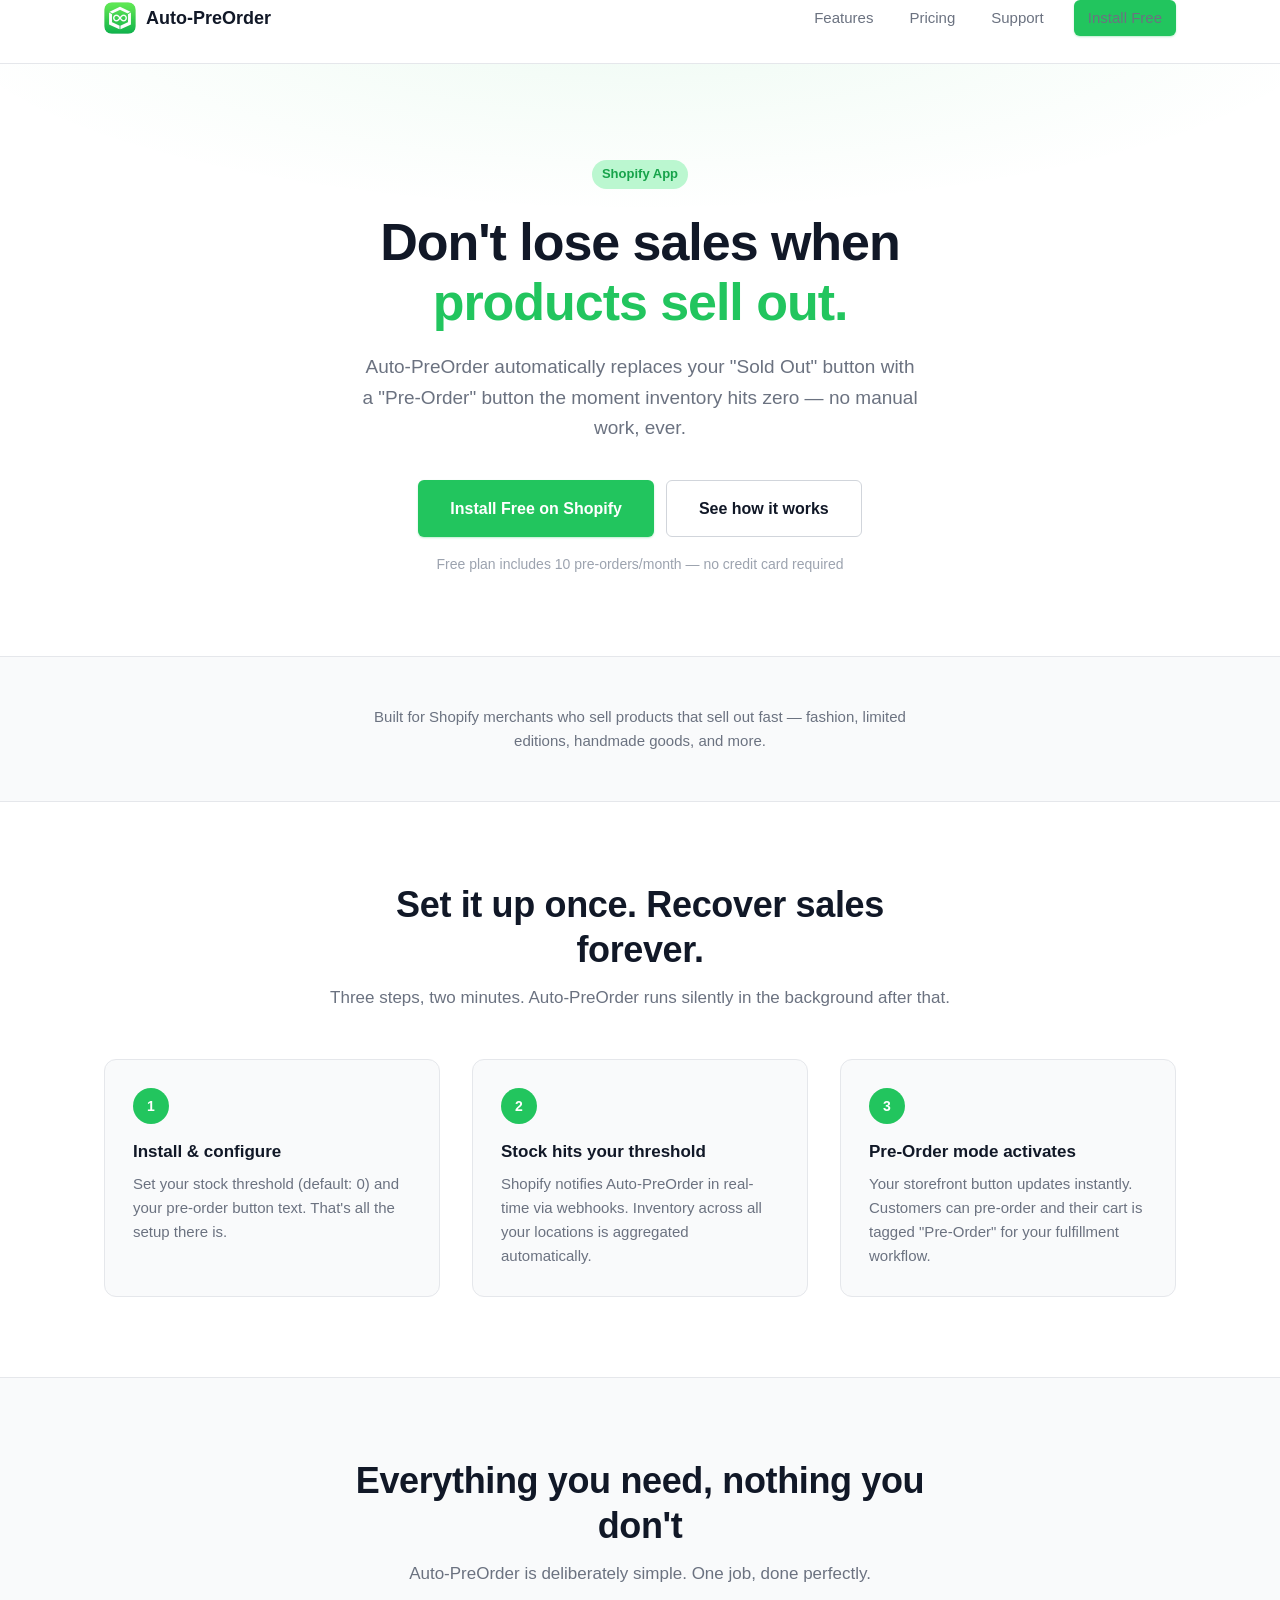
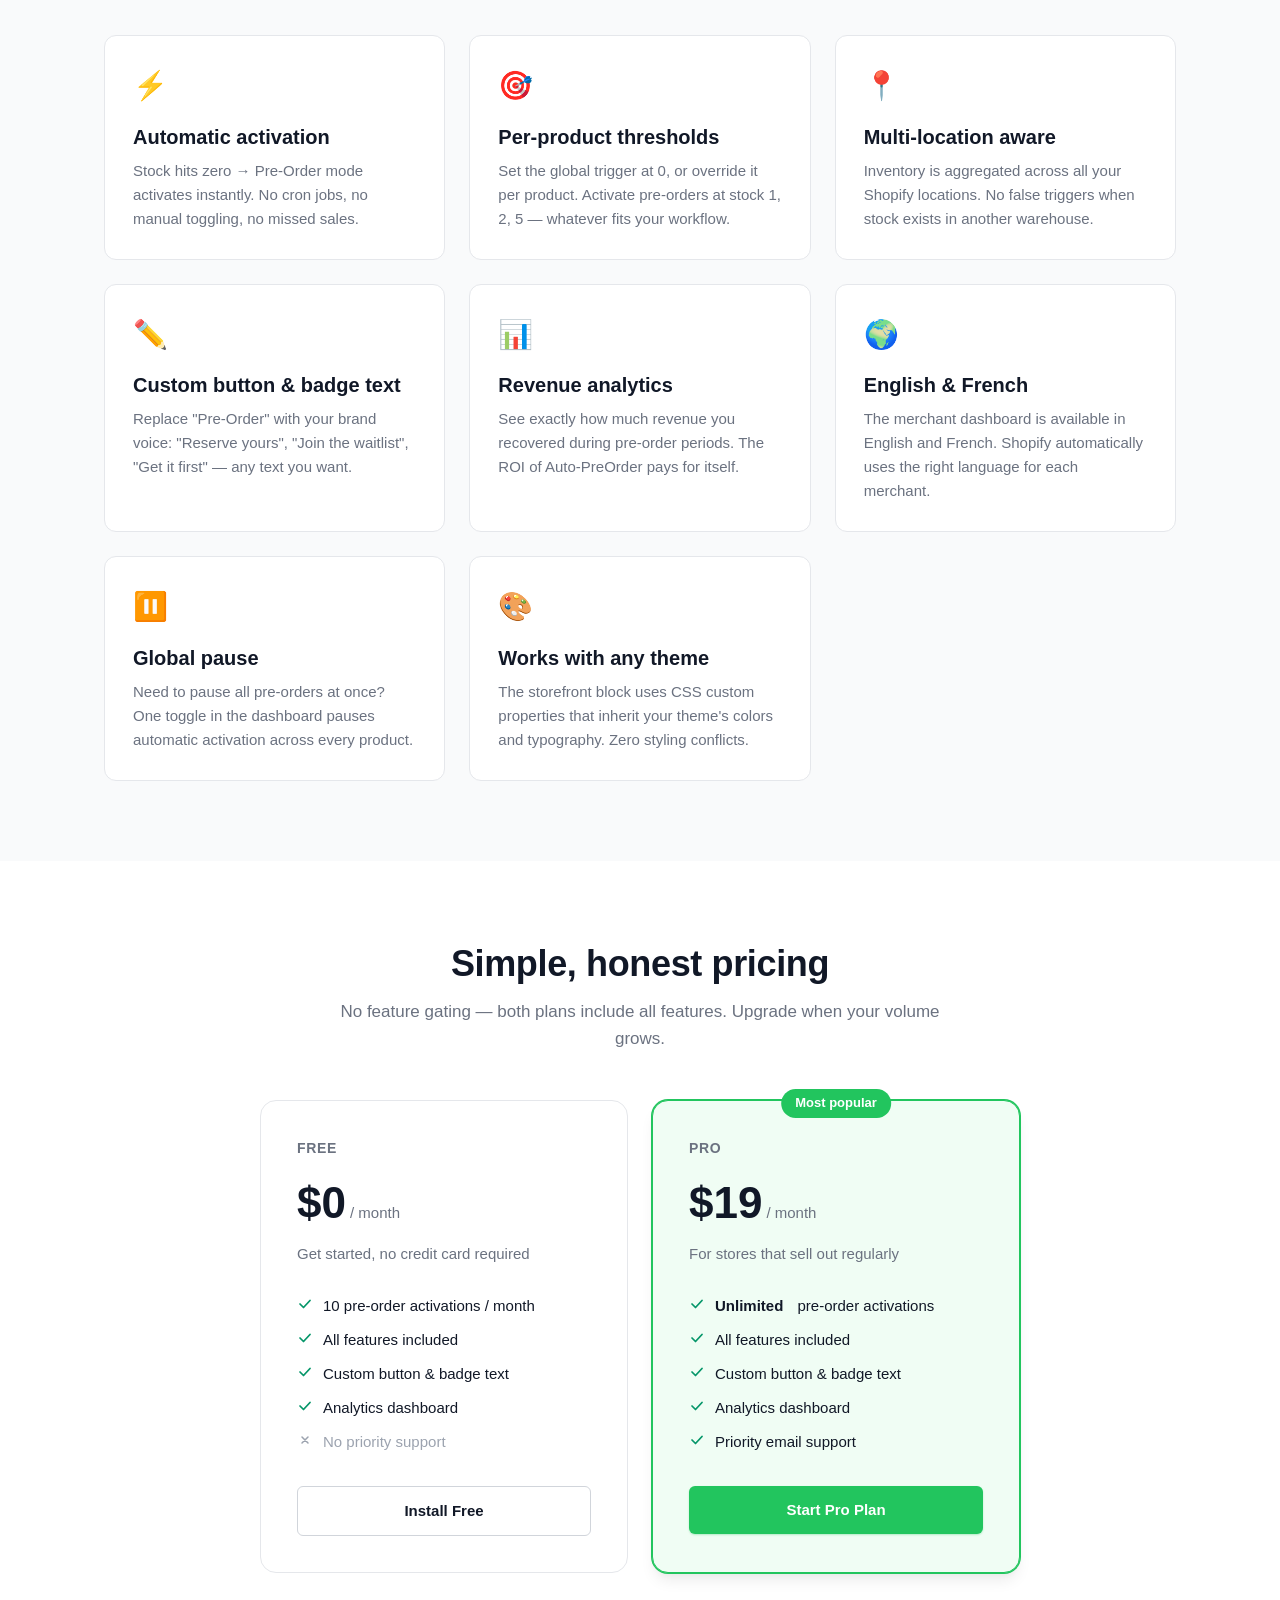
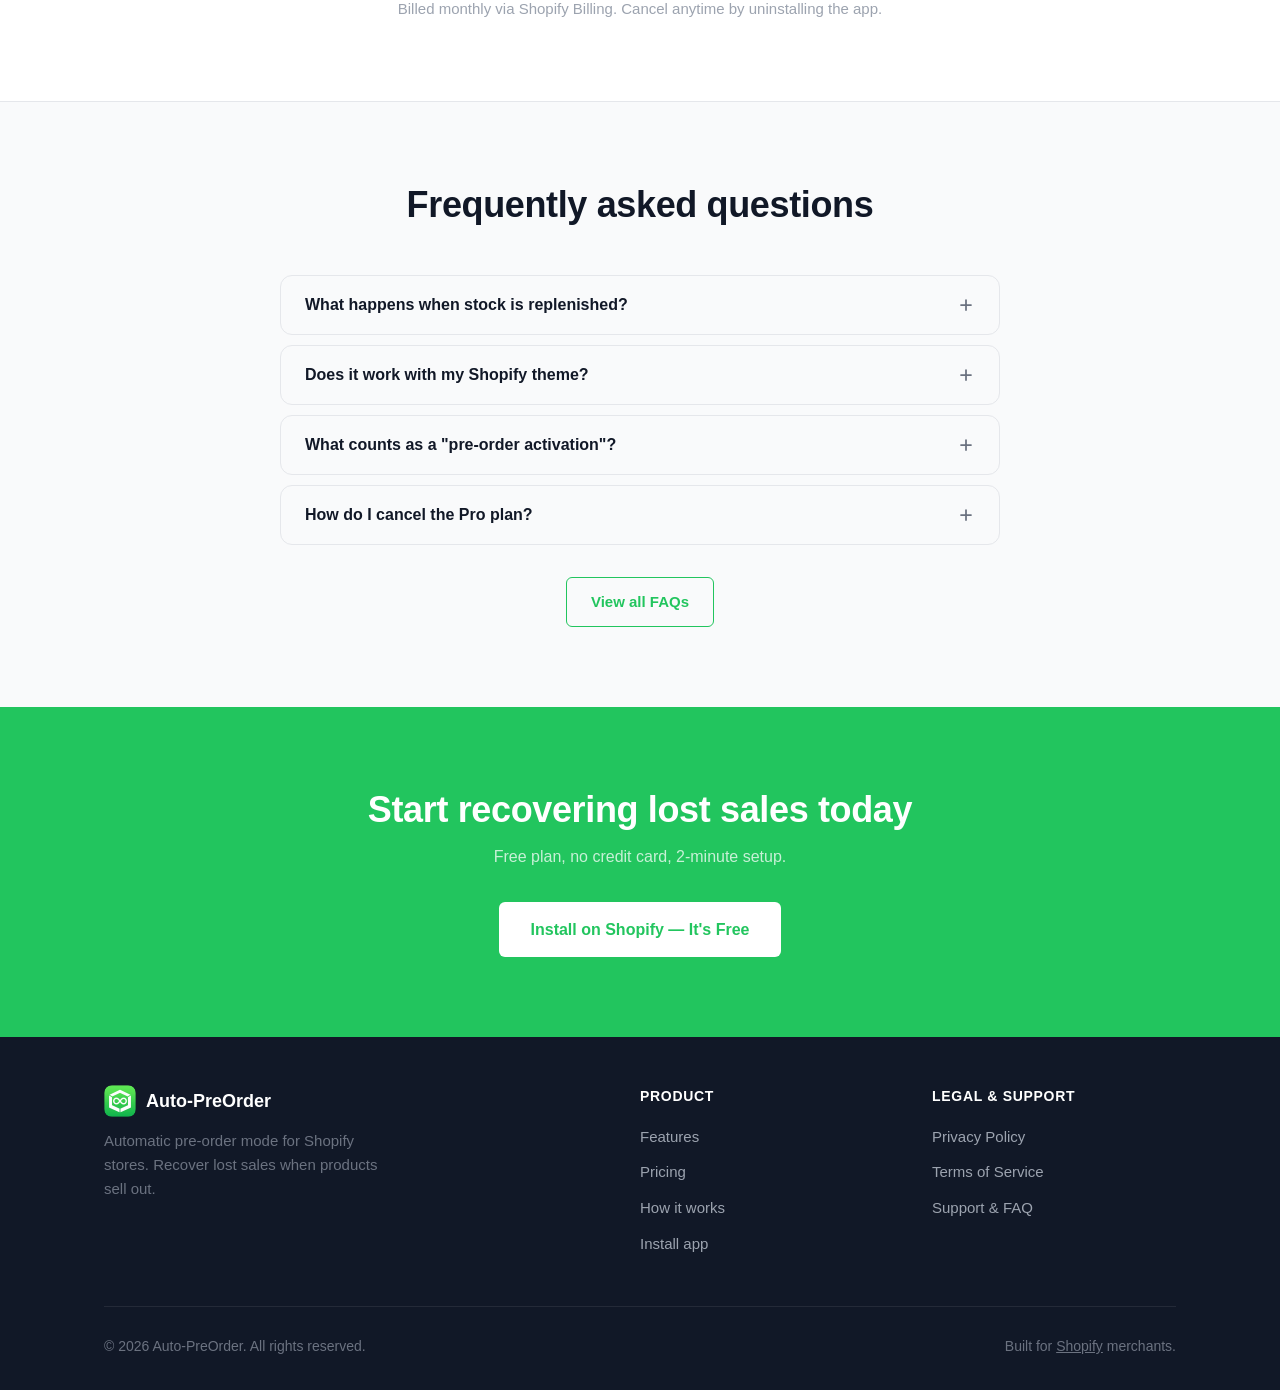
==== commit 1285fa28: "Add logo and favicon assets - assets/icon.png: app logo used in nav and footer across all pages - fa" ====
--- a/index.html
+++ b/index.html
@@ -8,6 +8,8 @@
   <meta property="og:title" content="Auto-PreOrder — Turn Sold-Out Into Pre-Order, Automatically">
   <meta property="og:description" content="Recover lost sales automatically. Auto-PreOrder activates pre-order mode the moment your stock hits zero.">
   <meta property="og:type" content="website">
+  <link rel="icon" type="image/x-icon" href="favicon.ico">
+  <link rel="apple-touch-icon" href="assets/icon.png">
   <link rel="stylesheet" href="assets/style.css">
   <style>
     .check-icon { color: #059669; font-style: normal; }
@@ -21,7 +23,7 @@
   <div class="container">
     <div class="nav-inner">
       <a href="/" class="nav-logo">
-        <img src="assets/logo.png" alt="" width="32" height="32" class="nav-logo-img">
+        <img src="assets/icon.png" alt="" width="32" height="32" class="nav-logo-img">
         Auto-PreOrder
       </a>
       <div class="nav-links">
@@ -303,7 +305,7 @@
     <div class="footer-grid">
       <div class="footer-brand">
         <a href="/" class="nav-logo">
-          <img src="assets/logo.png" alt="" width="32" height="32" class="nav-logo-img">
+          <img src="assets/icon.png" alt="" width="32" height="32" class="nav-logo-img">
           Auto-PreOrder
         </a>
         <p>Automatic pre-order mode for Shopify stores. Recover lost sales when products sell out.</p>
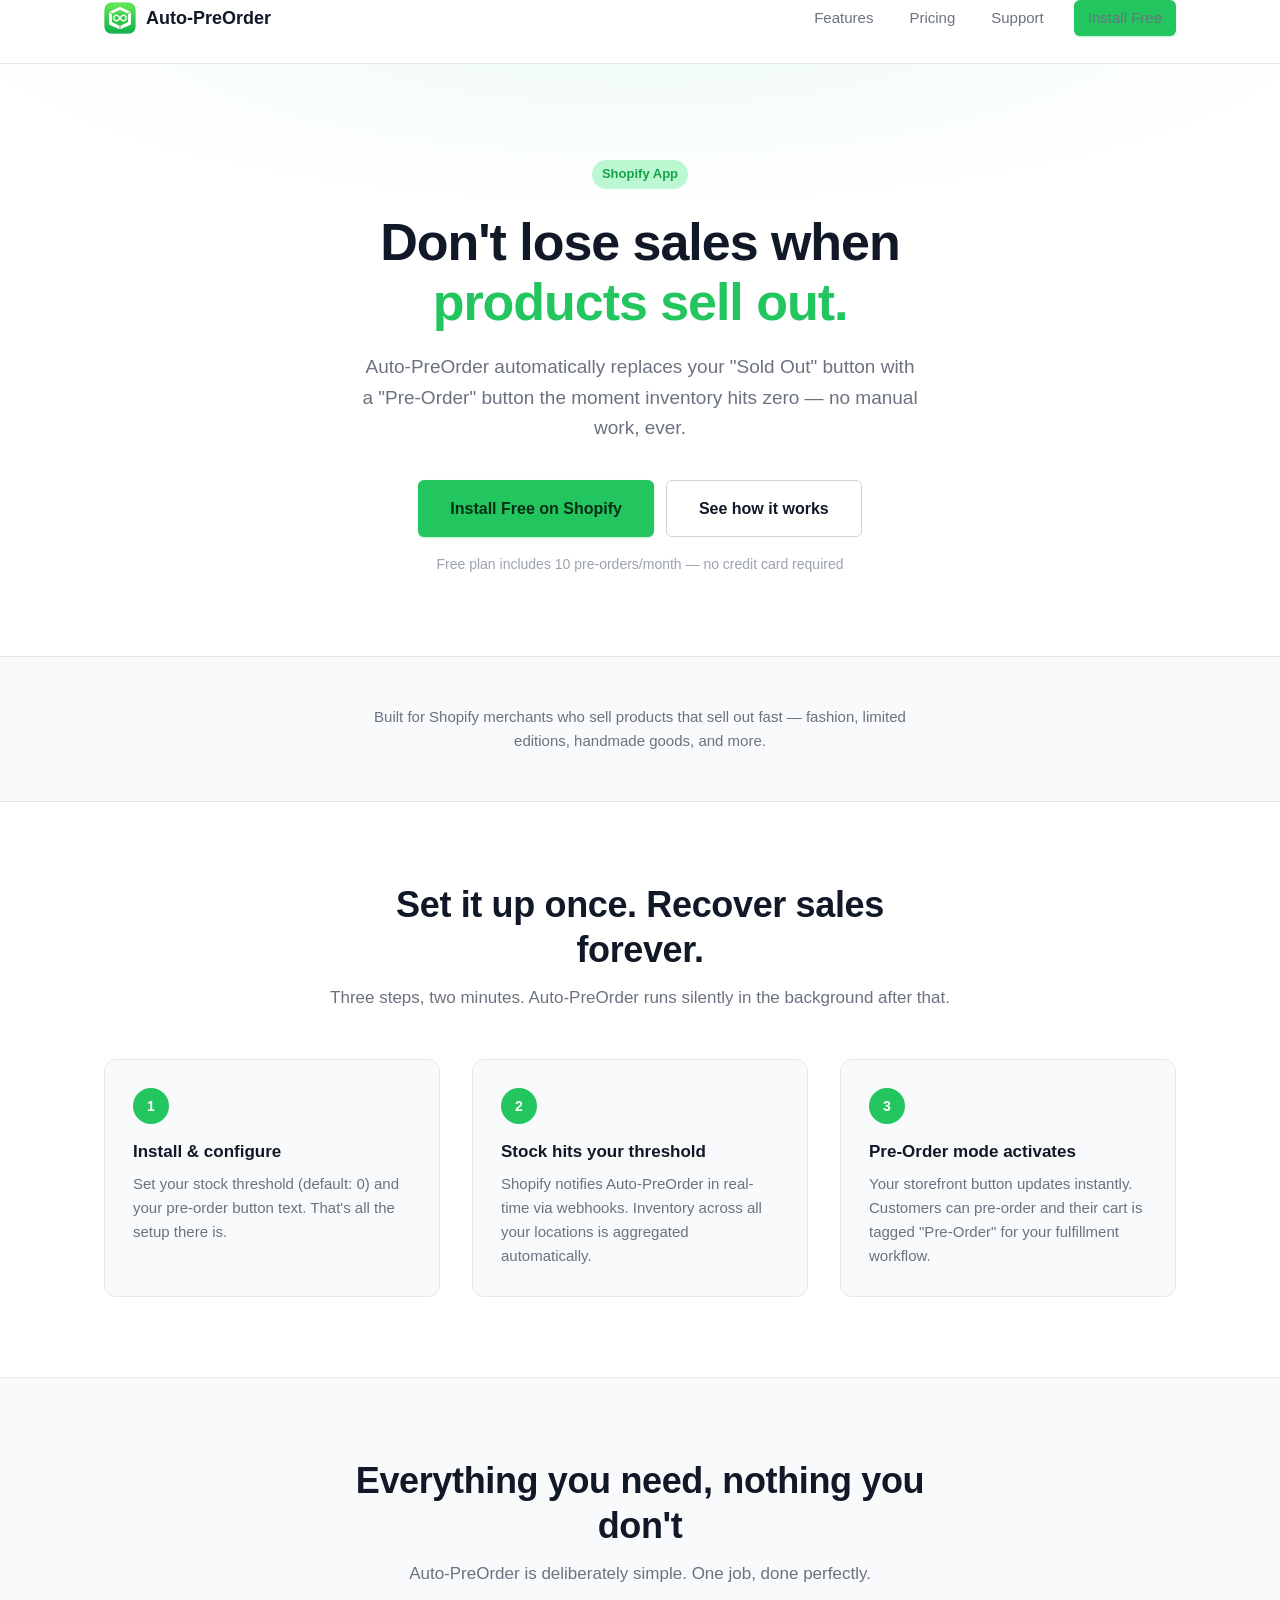
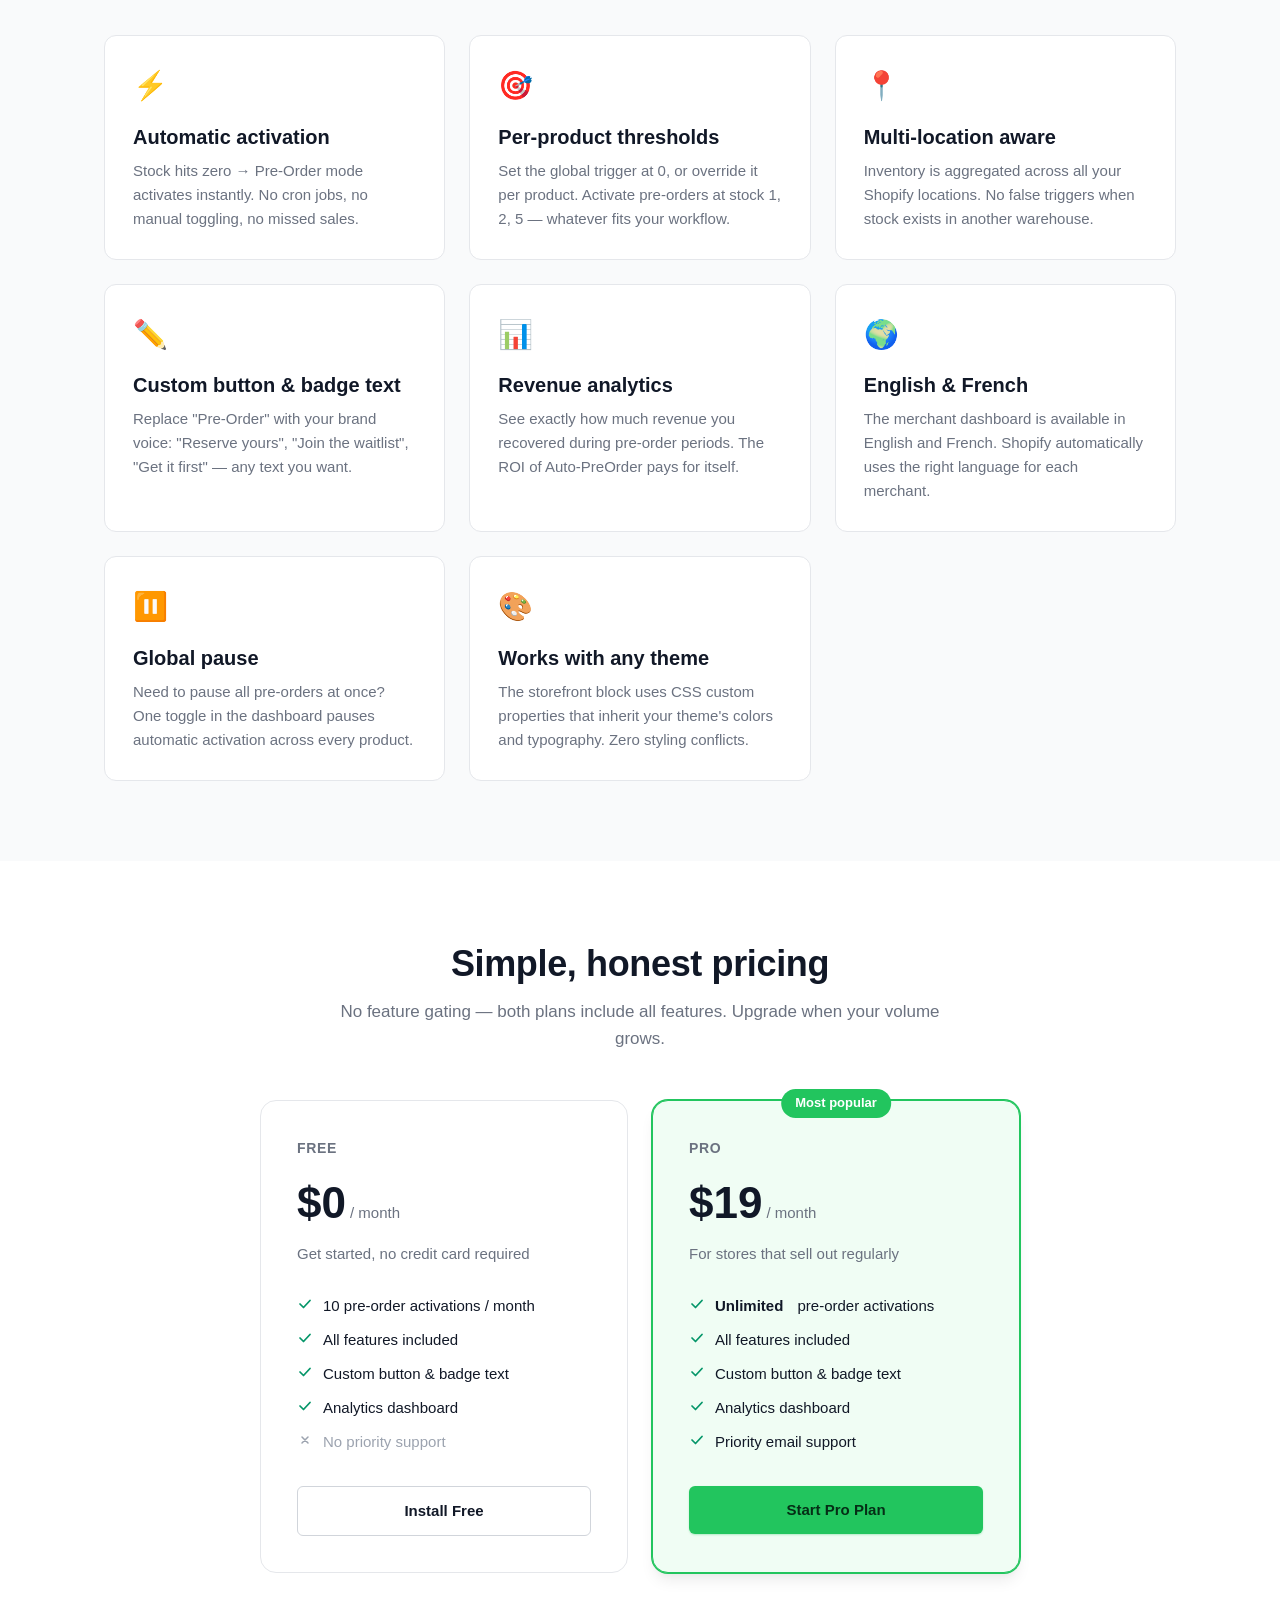
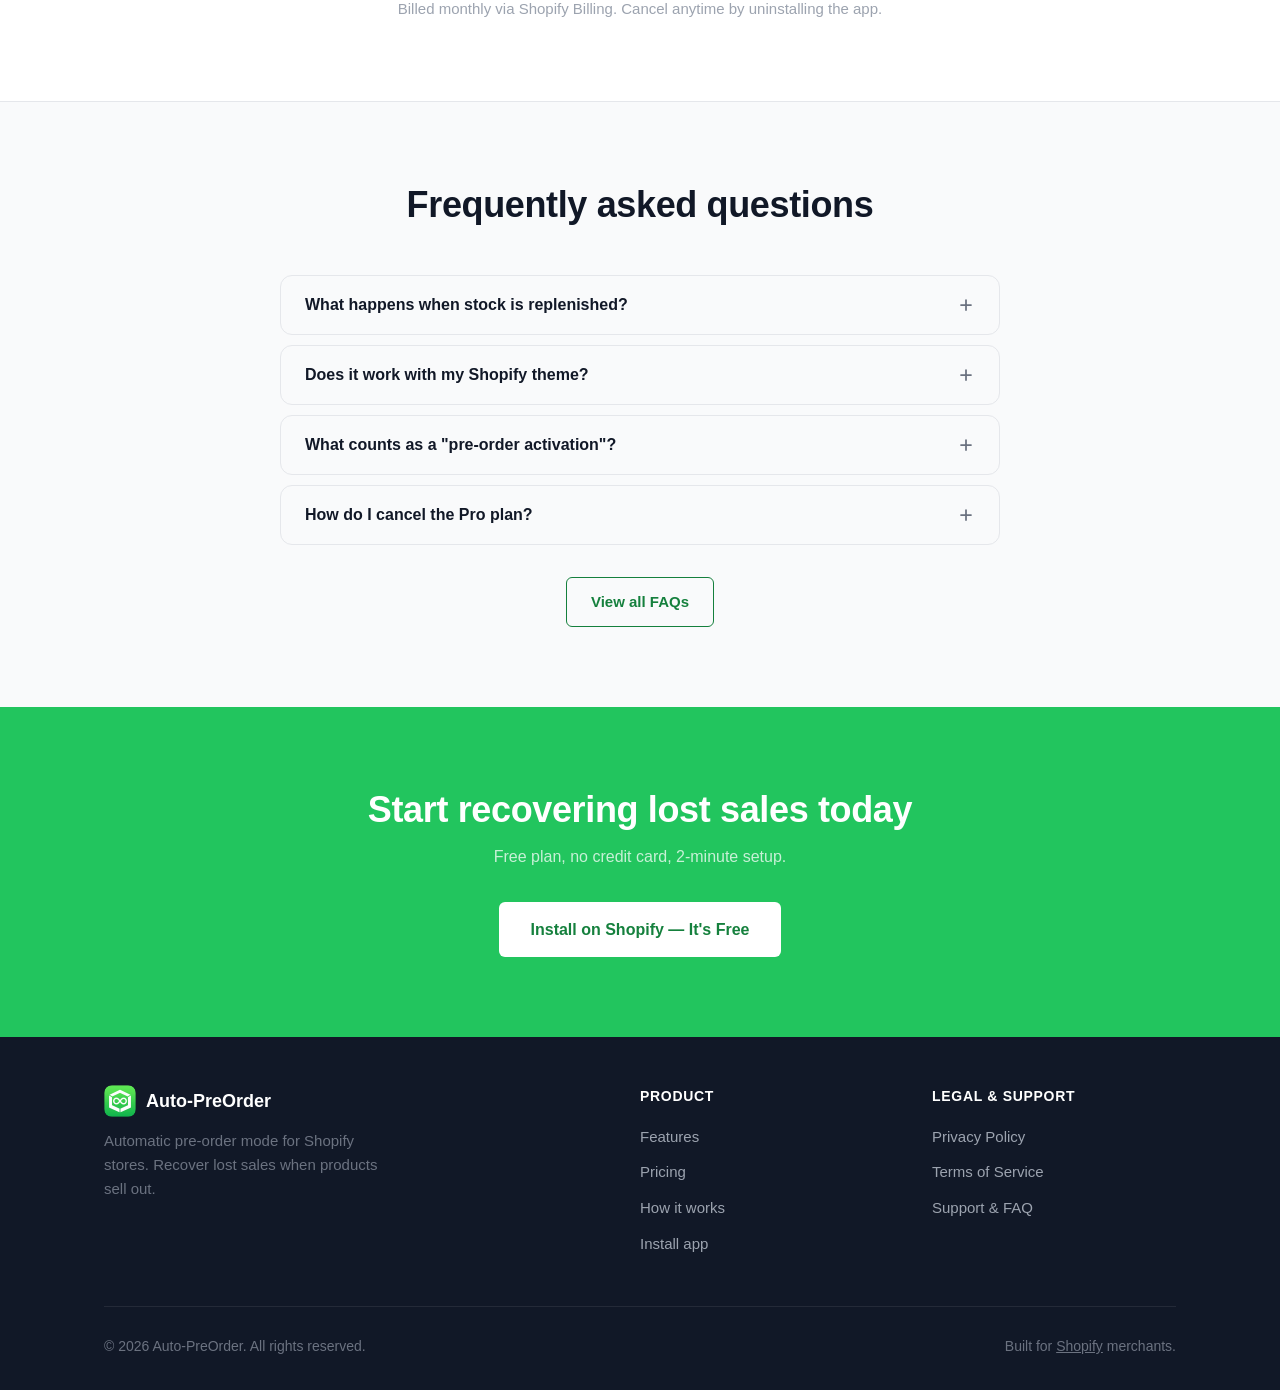
==== commit 40c1e32a: "Fix button text contrast for green theme - btn-primary: white → #052e16 (dark green) on bright green" ====
--- a/index.html
+++ b/index.html
@@ -292,7 +292,7 @@
     <div style="text-align: center; max-width: 560px; margin: 0 auto;">
       <h2 style="color: white; margin-bottom: 12px;">Start recovering lost sales today</h2>
       <p style="color: rgba(255,255,255,.75); margin-bottom: 32px;">Free plan, no credit card, 2-minute setup.</p>
-      <a href="https://apps.shopify.com/auto-pre-order" class="btn btn-lg" style="background: white; color: var(--primary); font-weight: 700;" target="_blank" rel="noopener">
+      <a href="https://apps.shopify.com/auto-pre-order" class="btn btn-lg" style="background: white; color: #15803D; font-weight: 700;" target="_blank" rel="noopener">
         Install on Shopify — It's Free
       </a>
     </div>
--- a/assets/style.css
+++ b/assets/style.css
@@ -63,20 +63,20 @@
   white-space: nowrap; text-decoration: none;
 }
 .btn-primary {
-  background: var(--primary); color: #fff;
+  background: var(--primary); color: #052e16;
   box-shadow: 0 1px 2px rgba(34,197,94,.3);
 }
-.btn-primary:hover { background: var(--primary-dark); transform: translateY(-1px); box-shadow: 0 4px 12px rgba(34,197,94,.35); }
+.btn-primary:hover { background: var(--primary-dark); color: #fff; transform: translateY(-1px); box-shadow: 0 4px 12px rgba(34,197,94,.35); }
 .btn-secondary {
-  background: transparent; color: var(--primary);
-  border: 1.5px solid var(--primary);
+  background: transparent; color: #15803D;
+  border: 1.5px solid #15803D;
 }
 .btn-secondary:hover { background: var(--primary-faint); }
 .btn-outline {
   background: transparent; color: var(--text);
   border: 1.5px solid var(--border-strong);
 }
-.btn-outline:hover { border-color: var(--primary); color: var(--primary); }
+.btn-outline:hover { border-color: #15803D; color: #15803D; }
 .btn-lg { padding: 15px 32px; font-size: 1rem; border-radius: var(--radius-sm); }
 .btn-sm { padding: 8px 16px; font-size: .875rem; }
 
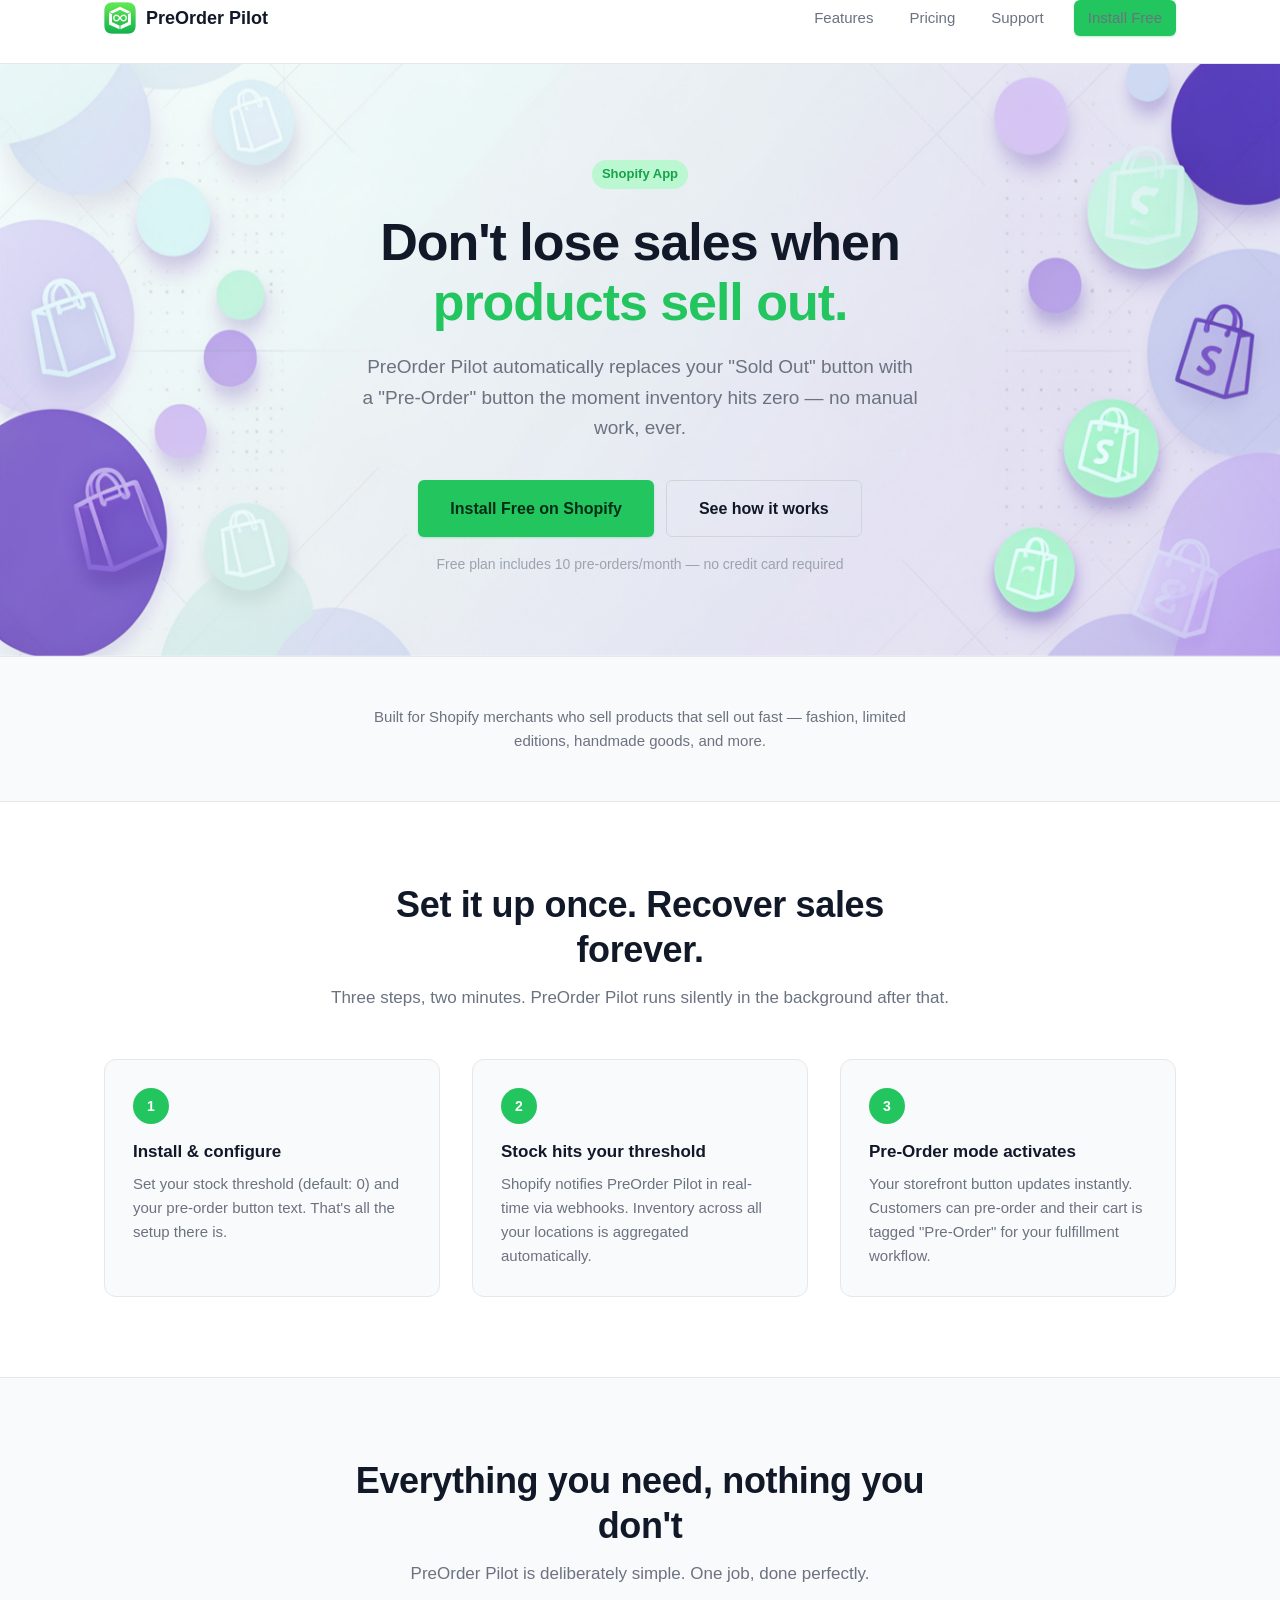
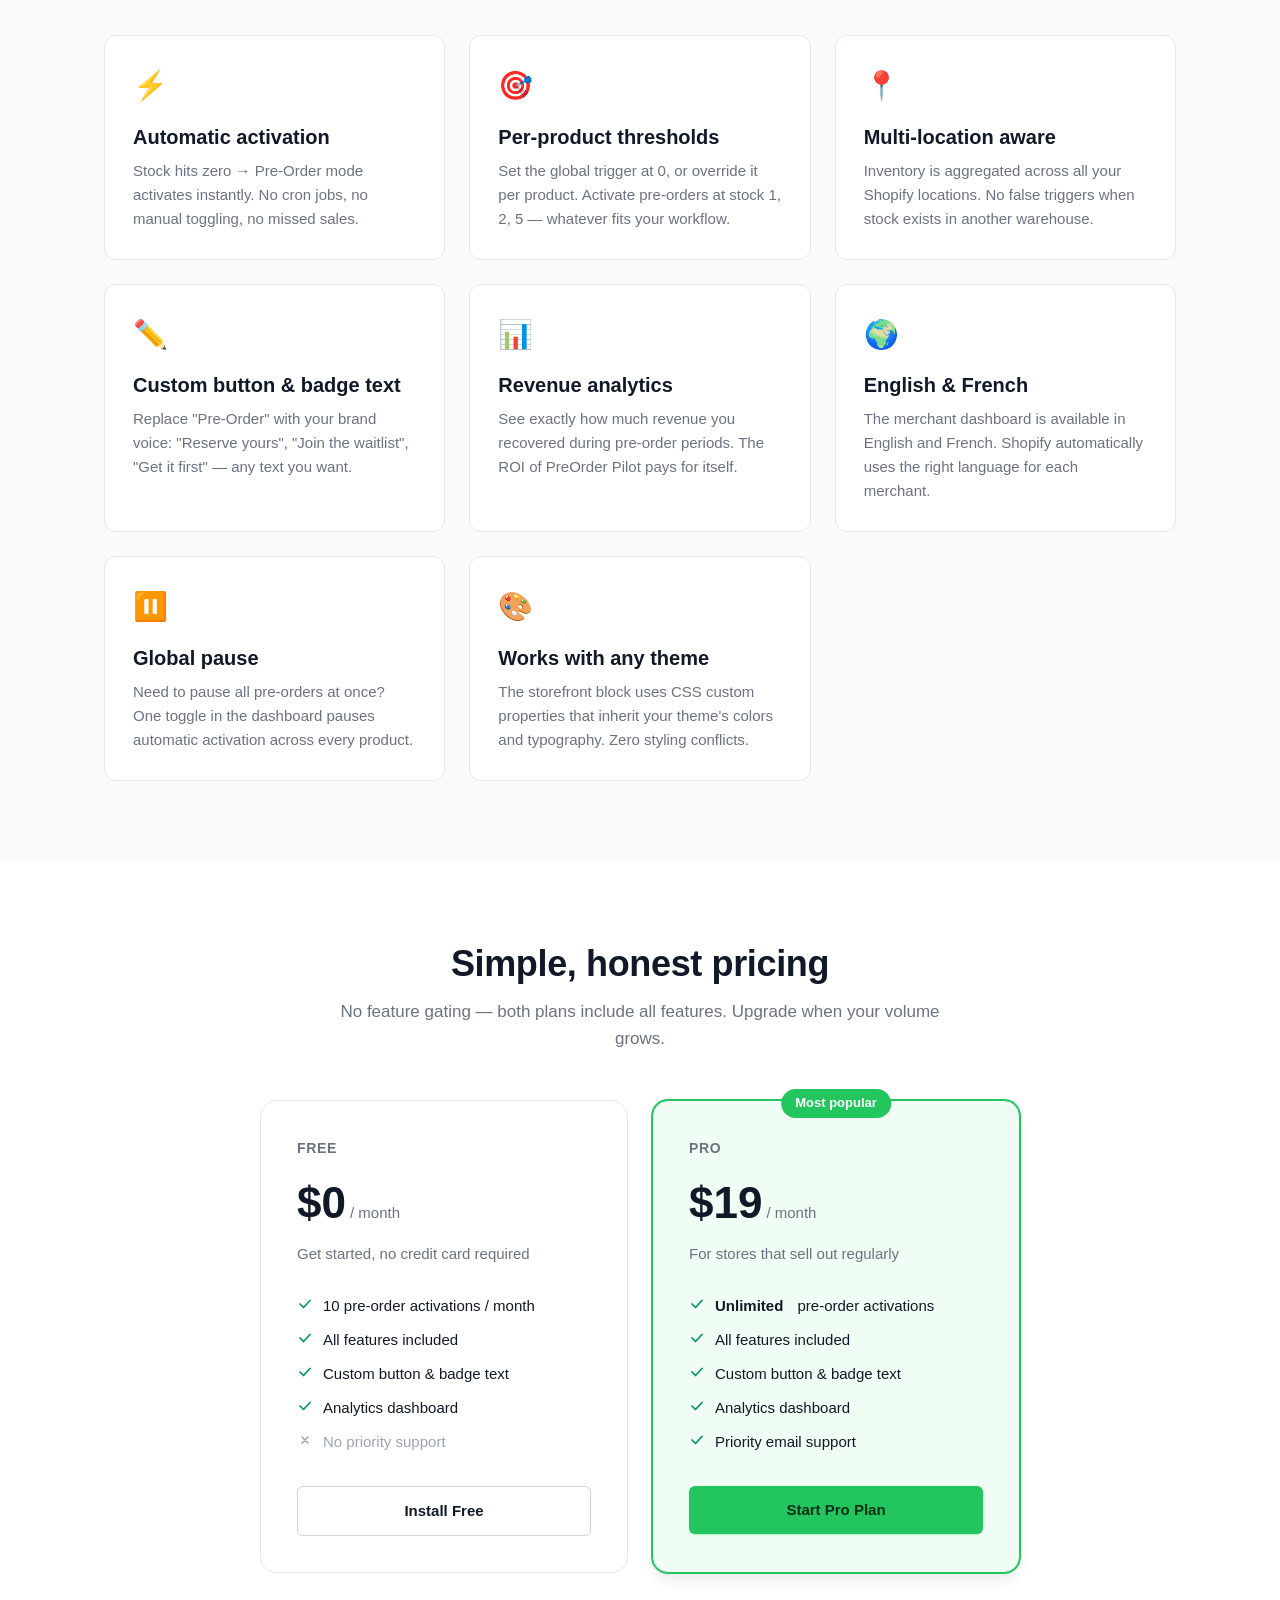
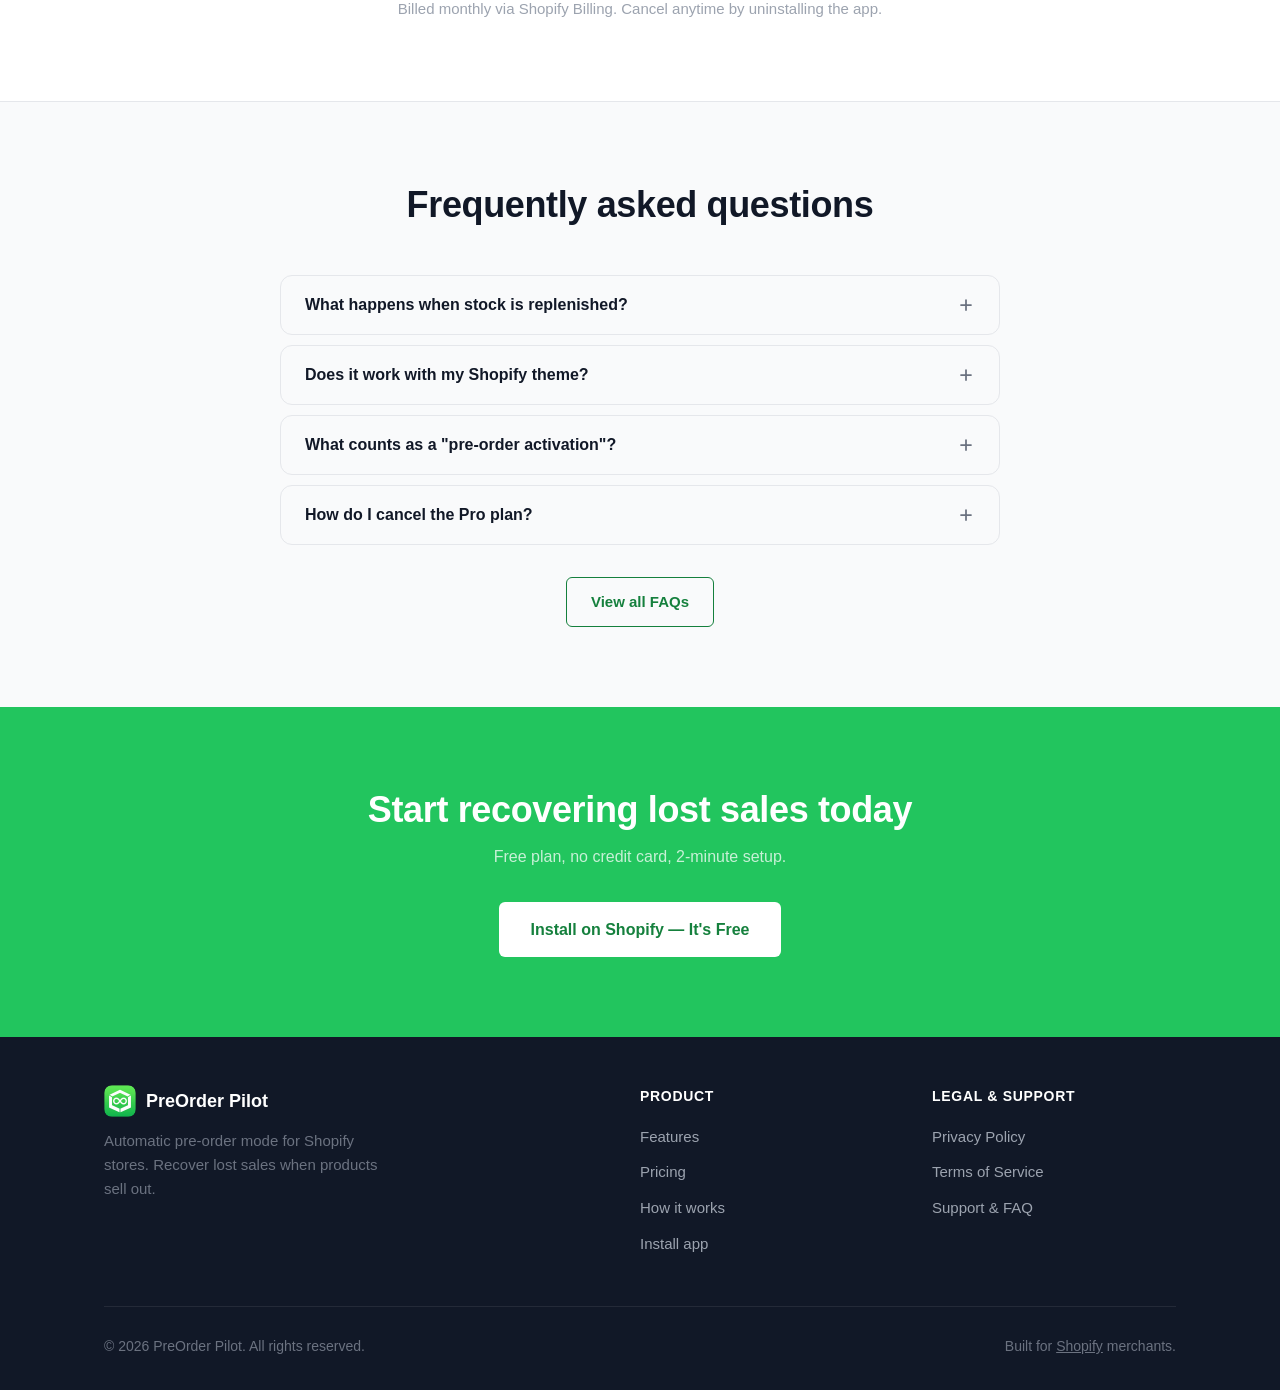
==== commit 627c125b: "feat: official name" ====
--- a/index.html
+++ b/index.html
@@ -3,10 +3,10 @@
 <head>
   <meta charset="UTF-8">
   <meta name="viewport" content="width=device-width, initial-scale=1.0">
-  <title>Auto-PreOrder — Turn Sold-Out Into Pre-Order, Automatically</title>
-  <meta name="description" content="Auto-PreOrder replaces your Sold Out button with a Pre-Order button the moment inventory hits zero. Set it up once, recover sales automatically. Free plan available.">
-  <meta property="og:title" content="Auto-PreOrder — Turn Sold-Out Into Pre-Order, Automatically">
-  <meta property="og:description" content="Recover lost sales automatically. Auto-PreOrder activates pre-order mode the moment your stock hits zero.">
+  <title>PreOrder Pilot — Turn Sold-Out Into Pre-Order, Automatically</title>
+  <meta name="description" content="PreOrder Pilot replaces your Sold Out button with a Pre-Order button the moment inventory hits zero. Set it up once, recover sales automatically. Free plan available.">
+  <meta property="og:title" content="PreOrder Pilot — Turn Sold-Out Into Pre-Order, Automatically">
+  <meta property="og:description" content="Recover lost sales automatically. PreOrder Pilot activates pre-order mode the moment your stock hits zero.">
   <meta property="og:type" content="website">
   <link rel="icon" type="image/x-icon" href="favicon.ico">
   <link rel="apple-touch-icon" href="assets/icon.png">
@@ -24,7 +24,7 @@
     <div class="nav-inner">
       <a href="/" class="nav-logo">
         <img src="assets/icon.png" alt="" width="32" height="32" class="nav-logo-img">
-        Auto-PreOrder
+        PreOrder Pilot
       </a>
       <div class="nav-links">
         <a href="#features">Features</a>
@@ -47,7 +47,7 @@
       </div>
       <h1>Don't lose sales when<br><span>products sell out.</span></h1>
       <p class="hero-sub">
-        Auto-PreOrder automatically replaces your "Sold Out" button with a
+        PreOrder Pilot automatically replaces your "Sold Out" button with a
         "Pre-Order" button the moment inventory hits zero — no manual work, ever.
       </p>
       <div class="hero-actions">
@@ -75,7 +75,7 @@
   <div class="container">
     <div class="section-header">
       <h2>Set it up once. Recover sales forever.</h2>
-      <p>Three steps, two minutes. Auto-PreOrder runs silently in the background after that.</p>
+      <p>Three steps, two minutes. PreOrder Pilot runs silently in the background after that.</p>
     </div>
     <div class="steps">
       <div class="step">
@@ -86,7 +86,7 @@
       <div class="step">
         <div class="step-num">2</div>
         <h3>Stock hits your threshold</h3>
-        <p>Shopify notifies Auto-PreOrder in real-time via webhooks. Inventory across all your locations is aggregated automatically.</p>
+        <p>Shopify notifies PreOrder Pilot in real-time via webhooks. Inventory across all your locations is aggregated automatically.</p>
       </div>
       <div class="step">
         <div class="step-num">3</div>
@@ -102,7 +102,7 @@
   <div class="container">
     <div class="section-header">
       <h2>Everything you need, nothing you don't</h2>
-      <p>Auto-PreOrder is deliberately simple. One job, done perfectly.</p>
+      <p>PreOrder Pilot is deliberately simple. One job, done perfectly.</p>
     </div>
     <div class="features-grid">
       <div class="feature-card">
@@ -128,7 +128,7 @@
       <div class="feature-card">
         <div class="feature-icon">📊</div>
         <h3>Revenue analytics</h3>
-        <p>See exactly how much revenue you recovered during pre-order periods. The ROI of Auto-PreOrder pays for itself.</p>
+        <p>See exactly how much revenue you recovered during pre-order periods. The ROI of PreOrder Pilot pays for itself.</p>
       </div>
       <div class="feature-card">
         <div class="feature-icon">🌍</div>
@@ -249,7 +249,7 @@
           <svg width="18" height="18" viewBox="0 0 18 18" fill="none"><path d="M9 4v10M4 9h10" stroke="currentColor" stroke-width="1.75" stroke-linecap="round"/></svg>
         </button>
         <div class="faq-a">
-          <p>When stock rises back above your threshold, Auto-PreOrder automatically deactivates pre-order mode and restores the normal "Add to Cart" button. Everything reverts cleanly, with no manual action required.</p>
+          <p>When stock rises back above your threshold, PreOrder Pilot automatically deactivates pre-order mode and restores the normal "Add to Cart" button. Everything reverts cleanly, with no manual action required.</p>
         </div>
       </div>
       <div class="faq-item">
@@ -258,7 +258,7 @@
           <svg width="18" height="18" viewBox="0 0 18 18" fill="none"><path d="M9 4v10M4 9h10" stroke="currentColor" stroke-width="1.75" stroke-linecap="round"/></svg>
         </button>
         <div class="faq-a">
-          <p>Auto-PreOrder works with all Shopify themes that support Online Store 2.0 (App Blocks). The storefront widget uses your theme's own CSS variables for colors and typography, so it always looks native. Legacy OS 1.0 themes are not supported.</p>
+          <p>PreOrder Pilot works with all Shopify themes that support Online Store 2.0 (App Blocks). The storefront widget uses your theme's own CSS variables for colors and typography, so it always looks native. Legacy OS 1.0 themes are not supported.</p>
         </div>
       </div>
       <div class="faq-item">
@@ -306,7 +306,7 @@
       <div class="footer-brand">
         <a href="/" class="nav-logo">
           <img src="assets/icon.png" alt="" width="32" height="32" class="nav-logo-img">
-          Auto-PreOrder
+          PreOrder Pilot
         </a>
         <p>Automatic pre-order mode for Shopify stores. Recover lost sales when products sell out.</p>
       </div>
@@ -329,7 +329,7 @@
       </div>
     </div>
     <div class="footer-bottom">
-      <p>&copy; 2026 Auto-PreOrder. All rights reserved.</p>
+      <p>&copy; 2026 PreOrder Pilot. All rights reserved.</p>
       <p>Built for <a href="https://shopify.com" target="_blank" rel="noopener" style="color: #6B7280; text-decoration: underline;">Shopify</a> merchants.</p>
     </div>
   </div>
--- a/assets/style.css
+++ b/assets/style.css
@@ -118,19 +118,48 @@
 
 /* ── Hero ──────────────────────────────────────────────────────────────── */
 .hero {
+  position: relative;
+  overflow: hidden;
   padding: 96px 0 80px;
-  background: radial-gradient(ellipse 80% 50% at 50% -10%, rgba(34,197,94,.08) 0%, transparent 70%);
-}
+}
+.hero::before {
+  content: '';
+  position: absolute;
+  inset: 0;
+  background: url('hero.png') center / cover no-repeat;
+  animation: heroBgZoom 14s ease-out forwards;
+  z-index: 0;
+}
+.hero > .container { position: relative; z-index: 1; }
 .hero-content { max-width: 760px; margin: 0 auto; text-align: center; }
-.hero-eyebrow { margin-bottom: 24px; }
-.hero h1 { margin-bottom: 20px; }
+.hero-eyebrow {
+  margin-bottom: 24px;
+  opacity: 0;
+  animation: fadeUp .6s ease-out .1s forwards;
+}
+.hero h1 {
+  margin-bottom: 20px;
+  opacity: 0;
+  animation: fadeUp .6s ease-out .25s forwards;
+}
 .hero h1 span { color: var(--primary); }
 .hero-sub {
   font-size: 1.1875rem; color: var(--text-muted);
   max-width: 560px; margin: 0 auto 36px;
-}
-.hero-actions { display: flex; gap: 12px; justify-content: center; flex-wrap: wrap; }
-.hero-note { margin-top: 16px; font-size: .875rem; color: var(--text-subtle); }
+  opacity: 0;
+  animation: fadeUp .6s ease-out .4s forwards;
+}
+.hero-actions {
+  display: flex; gap: 12px; justify-content: center; flex-wrap: wrap;
+  opacity: 0;
+  animation: fadeUp .6s ease-out .55s forwards;
+}
+.hero-note {
+  margin-top: 16px; font-size: .875rem; color: var(--text-subtle);
+  opacity: 0;
+  animation: fadeUp .6s ease-out .7s forwards;
+}
+.badge-purple { animation: badgePulse 3s ease-in-out 1.2s infinite; }
 
 /* ── How it works ──────────────────────────────────────────────────────── */
 .steps { display: grid; grid-template-columns: repeat(auto-fit, minmax(260px, 1fr)); gap: 32px; margin-top: 48px; }
@@ -240,7 +269,7 @@
 }
 .contact-card h3 { color: var(--text); margin-bottom: 10px; }
 .contact-card p  { color: var(--text-muted); margin-bottom: 20px; }
-.contact-card a  { color: var(--primary); font-weight: 600; font-size: 1.0625rem; }
+.contact-card a:not(.btn) { color: #15803D; font-weight: 600; font-size: 1.0625rem; }
 
 /* ── Footer ────────────────────────────────────────────────────────────── */
 .footer {
@@ -279,3 +308,24 @@
   .hero-actions { flex-direction: column; align-items: center; }
   .btn-lg { width: 100%; max-width: 320px; }
 }
+
+/* ── Hero animations ───────────────────────────────────────────────────── */
+@keyframes heroBgZoom {
+  from { transform: scale(1.08); }
+  to   { transform: scale(1); }
+}
+@keyframes fadeUp {
+  from { opacity: 0; transform: translateY(28px); }
+  to   { opacity: 1; transform: translateY(0); }
+}
+@keyframes badgePulse {
+  0%, 100% { box-shadow: 0 0 0 0 rgba(34,197,94,.45); }
+  50%       { box-shadow: 0 0 0 7px rgba(34,197,94,0); }
+}
+@media (prefers-reduced-motion: reduce) {
+  .hero::before { animation: none; }
+  .hero-eyebrow, .hero h1, .hero-sub, .hero-actions, .hero-note {
+    opacity: 1; animation: none;
+  }
+  .badge-purple { animation: none; }
+}
